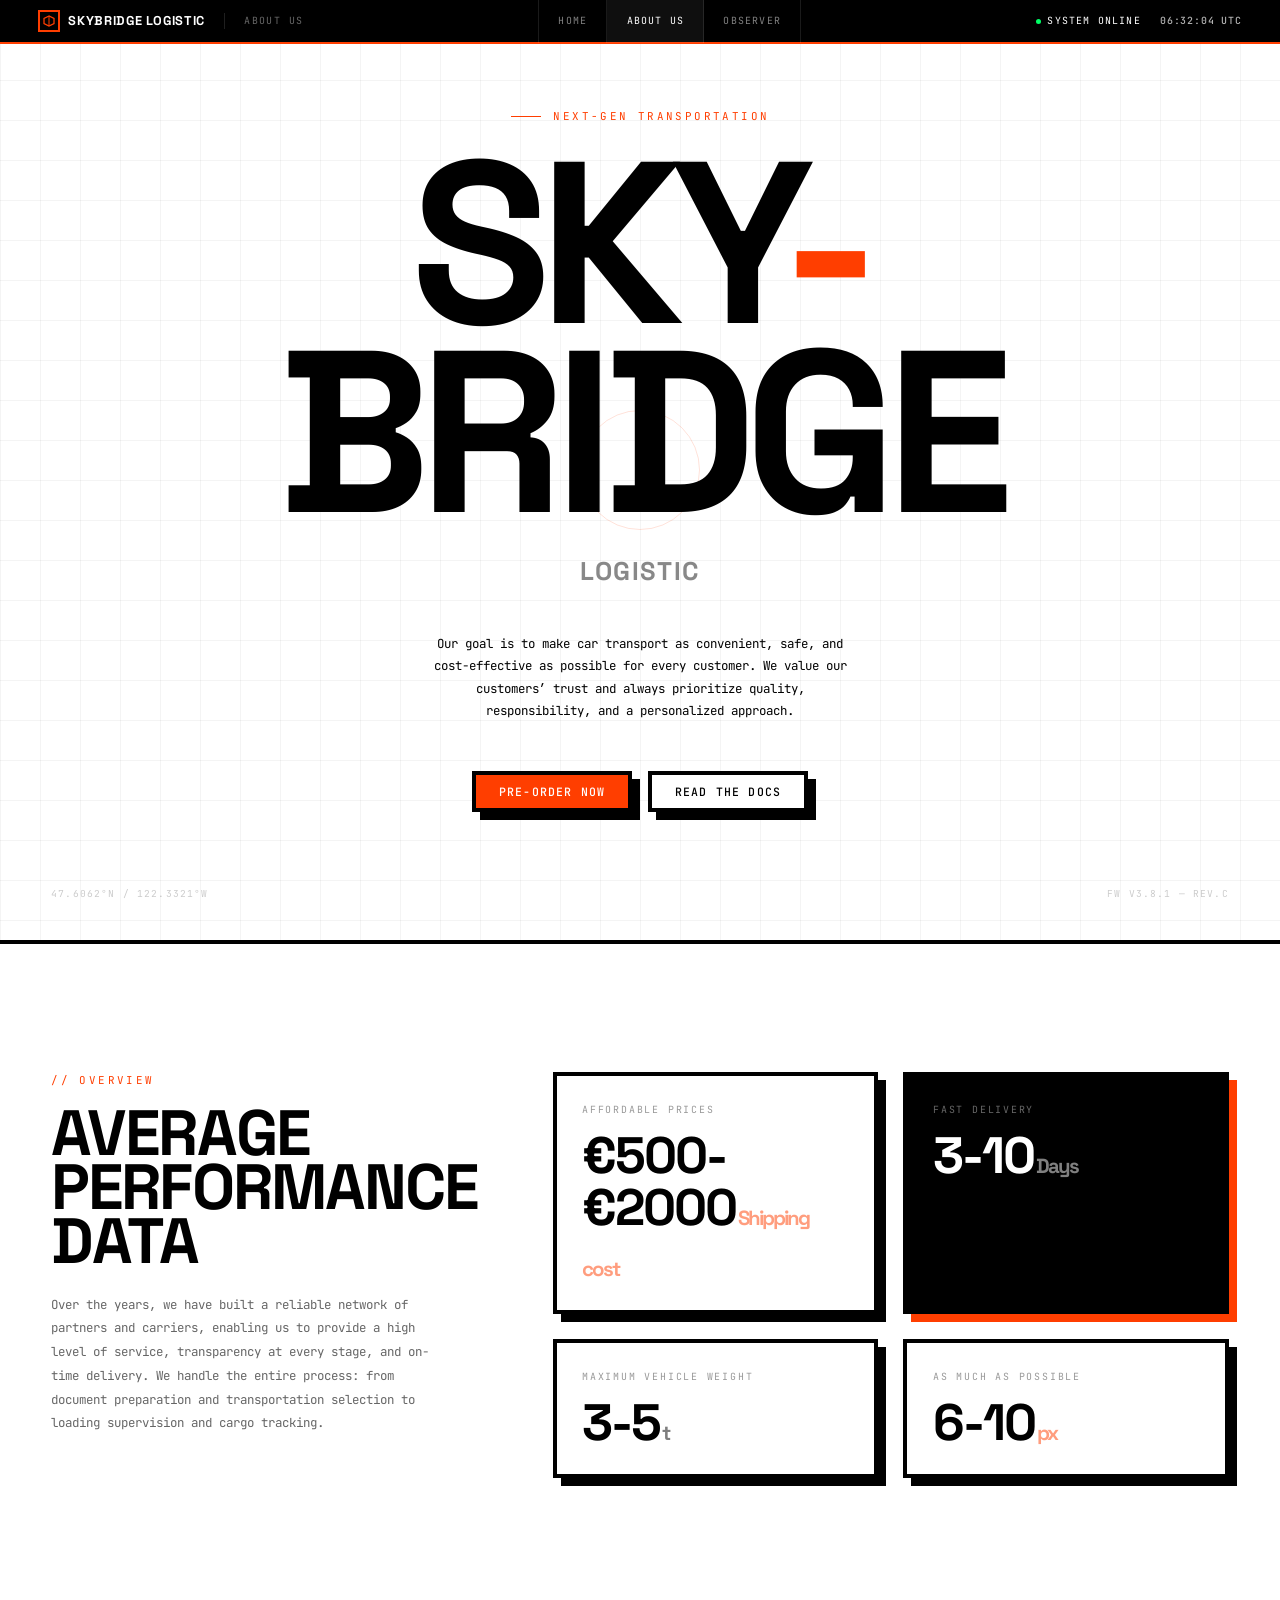
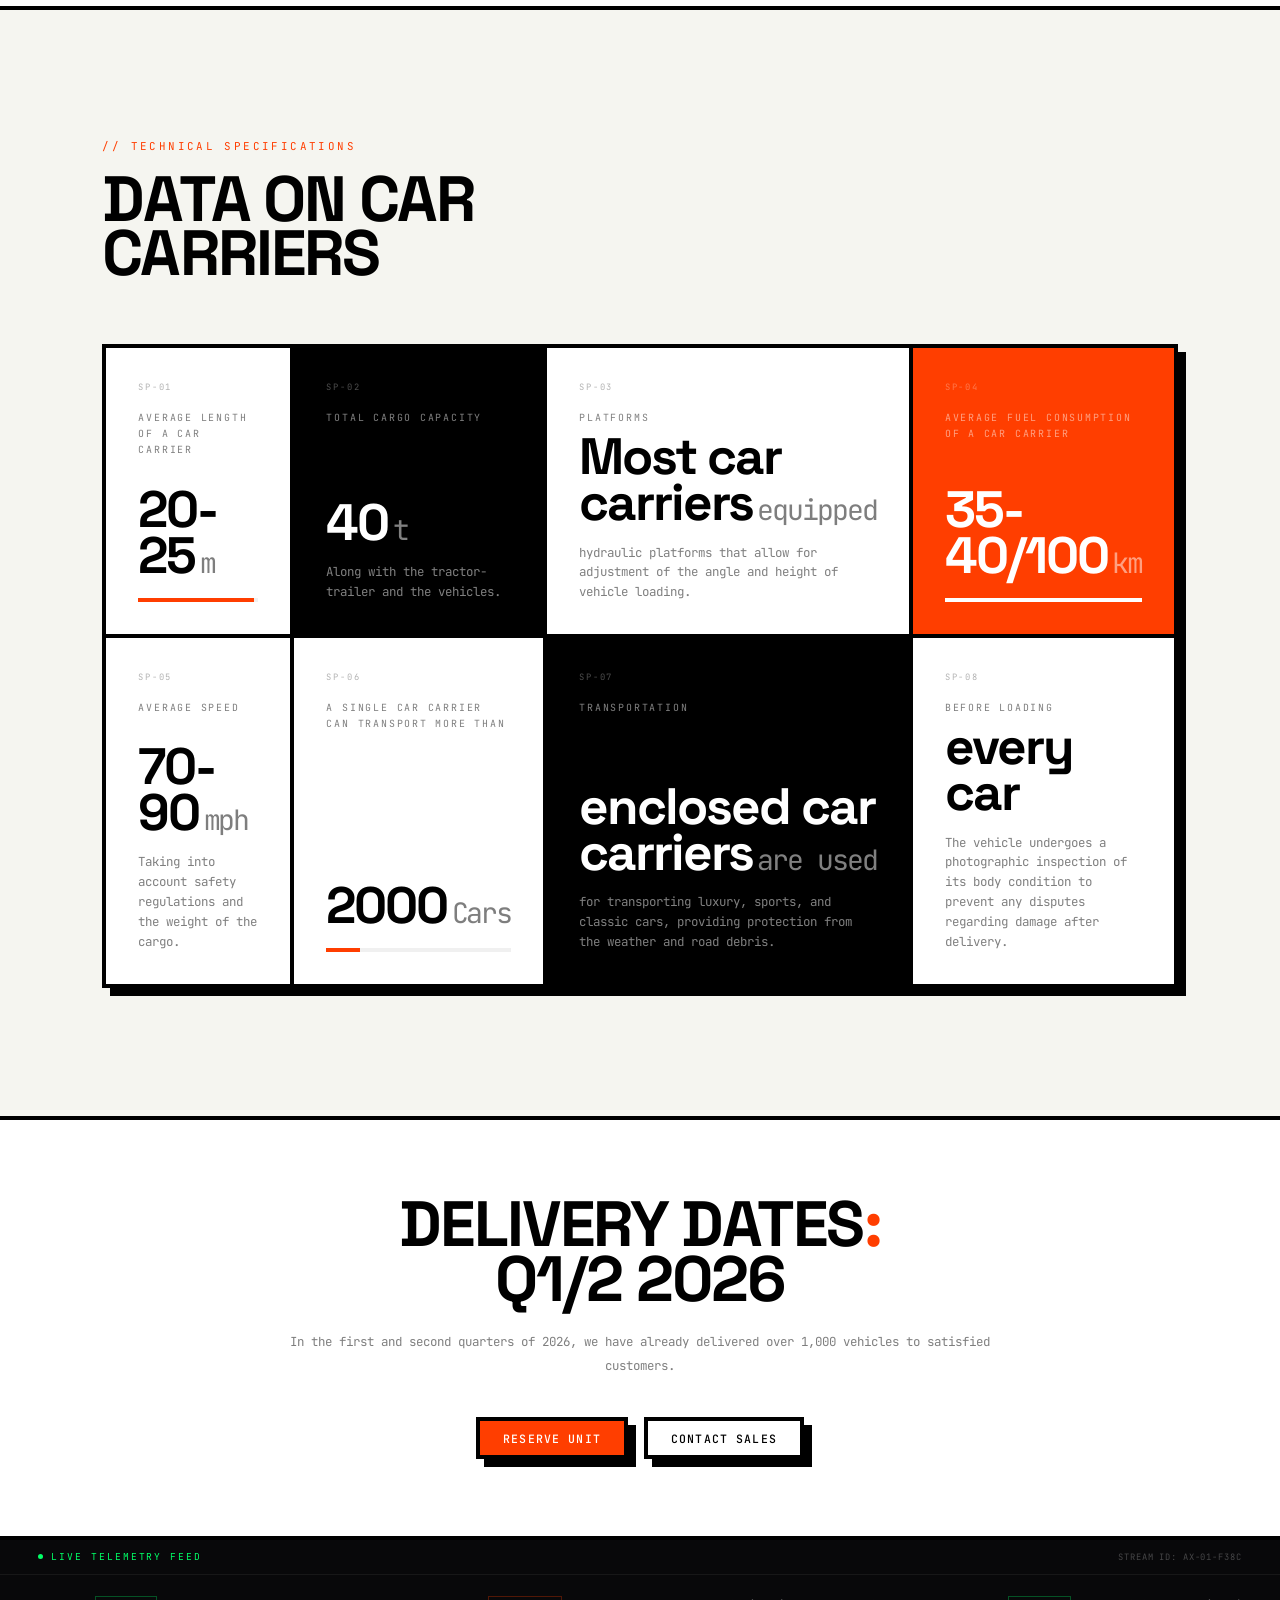
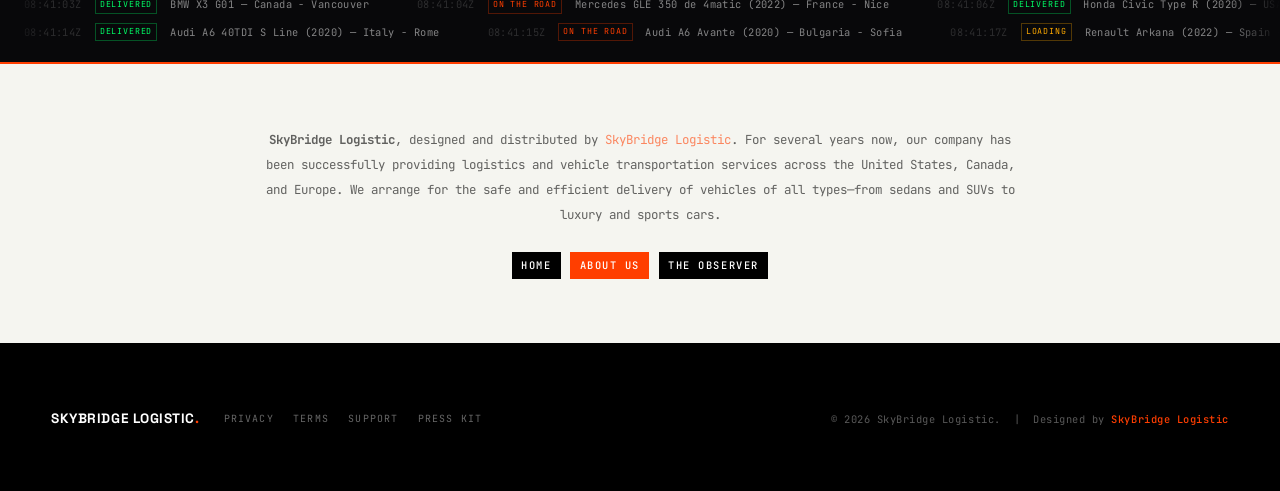
==== about-us.html @ 15eb2046 "Update about-us.html" ====
<!DOCTYPE html>
<html lang="en">
<head>
<meta charset="UTF-8">
<meta name="viewport" content="width=device-width, initial-scale=1.0">
<title>SkyBridge Logistic</title>
<meta name="description" content="SkyBridge Logistic - We work with various partners around the world and strive every day to expand our capabilities for the convenience of our customers">
<link rel="preconnect" href="https://fonts.googleapis.com">
<link rel="preconnect" href="https://fonts.gstatic.com" crossorigin>
<link href="https://fonts.googleapis.com/css2?family=JetBrains+Mono:wght@400;500&family=Space+Grotesk:wght@400;700&display=swap" rel="stylesheet">
<link rel="stylesheet" href="css/templatemo-axis-industrial.css">
<link rel="stylesheet" href="css/templatemo-axis-landing-page.css">
</head>
<body>

<!-- ====== HEADER ====== -->
<header class="header">
    <div class="header__inner">
        <div class="header__left">
            <a href="index.html" class="header__logo" aria-label="SkyBridge Logistic Home">
                <span class="header__logo-mark"><svg viewBox="0 0 24 24" fill="none" xmlns="http://www.w3.org/2000/svg"><path d="M12 2L2 7V17L12 22L22 17V7L12 2Z" stroke="#FF3E00" stroke-width="2.5"/><line x1="12" y1="2" x2="12" y2="22" stroke="#FF3E00" stroke-width="2"/></svg></span>
                SkyBridge Logistic
            </a>
            <span class="header__sep"></span>
            <span class="header__product">About us</span>
        </div>
        <nav class="header__nav" id="headerNav">
            <a href="index.html">Home</a>
            <a href="about-us.html" class="active">About US</a>
            <a href="the-observer.html">Observer</a>
        </nav>
        <div class="header__right">
            <div class="header__status"><span class="header__status-dot"></span><span>System Online</span></div>
            <div class="header__clock" id="utcClock">--:--:-- UTC</div>
        </div>
        <button class="header__burger" id="headerBurger" aria-label="Toggle navigation" aria-expanded="false"><span></span><span></span><span></span></button>
    </div>
</header>


<!-- ====== HERO ====== -->
<section class="hero hero--center hero--product">
    <div class="hero__grid" aria-hidden="true"></div>
    <div class="hero__label reveal">Next-Gen transportation</div>
    <h1 class="hero__title">Sky<span class="accent-dot">-</span>Bridge</h1>
    <p class="hero__subtitle reveal">Logistic</p>
    <p class="hero__desc reveal" style="margin-bottom:3rem">Our goal is to make car transport as convenient, safe, and cost-effective as possible for every customer. We value our customers’ trust and always prioritize quality, responsibility, and a personalized approach.</p>
    <div class="hero__actions reveal">
        <button class="btn btn--primary" onclick="location.href='tel:+37376573703'">Pre-Order Now</button>
        <button class="btn btn--ghost">Read the Docs</button>
    </div>
    <span class="hero__coords" aria-hidden="true">47.6062°N / 122.3321°W</span>
    <span class="hero__version" aria-hidden="true">FW v3.8.1 — Rev.C</span>
</section>


<!-- ====== PRODUCT DETAILS ====== -->
<section class="section" id="overview">
    <div class="details__inner">
        <div class="details__left reveal">
            <div class="section__eyebrow">// Overview</div>
            <h2 class="section__title">Average performance<br>data</h2>
            <p class="details__text" style="margin-top:1.5rem">Over the years, we have built a reliable network of partners and carriers, enabling us to provide a high level of service, transparency at every stage, and on-time delivery. We handle the entire process: from document preparation and transportation selection to loading supervision and cargo tracking.</p>
        </div>
        <div class="details__right">
            <div class="stat-card reveal"><div class="stat-card__label">Affordable prices</div><div class="stat-card__value">€500-€2000<span class="stat-card__unit accent">Shipping cost</span></div></div>
            <div class="stat-card stat-card--dark reveal"><div class="stat-card__label">Fast delivery</div><div class="stat-card__value">3-10<span class="stat-card__unit">Days</span></div></div>
            <div class="stat-card reveal"><div class="stat-card__label">Maximum vehicle weight</div><div class="stat-card__value">3-5<span class="stat-card__unit">t</span></div></div>
            <div class="stat-card reveal"><div class="stat-card__label">As much as possible</div><div class="stat-card__value">6-10<span class="stat-card__unit accent">px</span></div></div>
        </div>
    </div>
</section>


<!-- ====== SPEC GRID ====== -->
<section class="section section--surface" id="specs">
    <div class="container">
        <div class="section__header reveal">
            <div class="section__eyebrow">// Technical Specifications</div>
            <h2 class="section__title">data on car<br>carriers</h2>
        </div>
        <div class="spec-grid reveal">
            <div class="spec-cell"><div><div class="spec-cell__id">SP-01</div><div class="spec-cell__label">Average length of a car carrier</div></div><div><div class="spec-cell__value">20-25<span class="spec-cell__unit">m</span></div><div class="bar-track"><div class="bar-track__fill" style="width:96%"></div></div></div></div>
            <div class="spec-cell spec-cell--dark"><div><div class="spec-cell__id">SP-02</div><div class="spec-cell__label">Total cargo capacity</div></div><div><div class="spec-cell__value">40<span class="spec-cell__unit">t</span></div><div class="spec-cell__note">Along with the tractor-trailer and the vehicles.</div></div></div>
            <div class="spec-cell"><div><div class="spec-cell__id">SP-03</div><div class="spec-cell__label">Platforms</div></div><div><div class="spec-cell__value">Most car carriers<span class="spec-cell__unit">equipped</span></div><div class="spec-cell__note">hydraulic platforms that allow for adjustment of the angle and height of vehicle loading.</div></div></div>
            <div class="spec-cell spec-cell--safety"><div><div class="spec-cell__id">SP-04</div><div class="spec-cell__label">Average fuel consumption of a car carrier</div></div><div><div class="spec-cell__value">35-40/100<span class="spec-cell__unit">km</span></div><div class="bar-track"><div class="bar-track__fill" style="width:100%"></div></div></div></div>
            <div class="spec-cell"><div><div class="spec-cell__id">SP-05</div><div class="spec-cell__label">Average speed</div></div><div><div class="spec-cell__value">70-90<span class="spec-cell__unit">mph</span></div><div class="spec-cell__note">Taking into account safety regulations and the weight of the cargo.</div></div></div>
            <div class="spec-cell"><div><div class="spec-cell__id">SP-06</div><div class="spec-cell__label">A single car carrier can transport more than</div></div><div><div class="spec-cell__value">2000<span class="spec-cell__unit">Cars</span></div><div class="bar-track"><div class="bar-track__fill" style="width:18%"></div></div></div></div>
            <div class="spec-cell spec-cell--dark"><div><div class="spec-cell__id">SP-07</div><div class="spec-cell__label">transportation</div></div><div><div class="spec-cell__value">enclosed car carriers<span class="spec-cell__unit">are used</span></div><div class="spec-cell__note">for transporting luxury, sports, and classic cars, providing protection from the weather and road debris.</div></div></div>
            <div class="spec-cell"><div><div class="spec-cell__id">SP-08</div><div class="spec-cell__label">Before loading</div></div><div><div class="spec-cell__value">every car</div><div class="spec-cell__note">The vehicle undergoes a photographic inspection of its body condition to prevent any disputes regarding damage after delivery.</div></div></div>
        </div>
    </div>
</section>


<!-- ====== CTA ====== -->
<section class="cta-band" id="order">
    <div class="cta-band__inner reveal">
        <h2 class="cta-band__title">Delivery dates<span class="accent">:</span><br>Q1/2 2026</h2>
        <p class="cta-band__text">In the first and second quarters of 2026, we have already delivered over 1,000 vehicles to satisfied customers.</p>
        <div class="cta-band__actions">
            <button class="btn btn--primary" onclick="location.href='mailto:skybridge.logistic@gmail.com'">Reserve Unit</button>
            <button class="btn btn--ghost" onclick="location.href='tel:+37376573703'">Contact Sales</button>
        </div>
    </div>
</section>


<!-- ====== TERMINAL LOG ====== -->
<div class="log" aria-label="System telemetry">
    <div class="log__header">
        <div class="log__header-title">Live Telemetry Feed</div>
        <div class="log__header-status">Stream ID: AX-01-F38C</div>
    </div>
    <div class="log__body">
        <div class="log__track">
            <div class="log__entry"><span class="log__entry-time">08:41:03Z</span><span class="log__entry-tag log-ok">Delivered</span><span class="log__entry-msg">BMW X3 G01 — Canada - Vancouver</span></div>
            <div class="log__entry"><span class="log__entry-time">08:41:04Z</span><span class="log__entry-tag log-sys">On the road</span><span class="log__entry-msg">Mercedes GLE 350 de 4matic (2022) — France - Nice</span></div>
            <div class="log__entry"><span class="log__entry-time">08:41:06Z</span><span class="log__entry-tag log-ok">Delivered</span><span class="log__entry-msg">Honda Civic Type R (2020) — USA - Nevada</span></div>
            <div class="log__entry"><span class="log__entry-time">08:41:08Z</span><span class="log__entry-tag log-warn">Loading</span><span class="log__entry-msg">Honda Clarity Plug-In Hybrid — USA - Arizona</span></div>
            <div class="log__entry"><span class="log__entry-time">08:41:09Z</span><span class="log__entry-tag log-ok">Delivered</span><span class="log__entry-msg">BMW 330i G20 — Spain - Madrid</span></div>
            <div class="log__entry"><span class="log__entry-time">08:41:12Z</span><span class="log__entry-tag log-sys">On the road</span><span class="log__entry-msg">Mercedes e300 4matic 2017 — Canada - Vancouver</span></div>
            <div class="log__entry"><span class="log__entry-time">08:41:03Z</span><span class="log__entry-tag log-ok">Delivered</span><span class="log__entry-msg">Mercedes c204 Coupe — Latvia - Riga</span></div>
            <div class="log__entry"><span class="log__entry-time">08:41:04Z</span><span class="log__entry-tag log-sys">On the road</span><span class="log__entry-msg">BMW M4 Competition G82 — Poland - Warsaw</span></div>
            <div class="log__entry"><span class="log__entry-time">08:41:06Z</span><span class="log__entry-tag log-ok">Delivered</span><span class="log__entry-msg">Mercedes W223 S63 AMG — Finland - Helsinki</span></div>
            <div class="log__entry"><span class="log__entry-time">08:41:08Z</span><span class="log__entry-tag log-warn">Loading</span><span class="log__entry-msg">RAM 1500 TRX (2021) — USA - Florida</span></div>
            <div class="log__entry"><span class="log__entry-time">08:41:09Z</span><span class="log__entry-tag log-ok">Delivered</span><span class="log__entry-msg">Volkswagen Arteon (2021) R Line — Germany - Dresden</span></div>
            <div class="log__entry"><span class="log__entry-time">08:41:12Z</span><span class="log__entry-tag log-sys">On the road</span><span class="log__entry-msg">Audi S7 Sportback (2025) — Switzerland - Bern</span></div>
        </div>
        <div class="log__track log__track--reverse">
            <div class="log__entry"><span class="log__entry-time">08:41:14Z</span><span class="log__entry-tag log-ok">Delivered</span><span class="log__entry-msg">Audi A6 40TDI S Line (2020) — Italy - Rome</span></div>
            <div class="log__entry"><span class="log__entry-time">08:41:15Z</span><span class="log__entry-tag log-sys">On the road</span><span class="log__entry-msg">Audi A6 Avante (2020) — Bulgaria - Sofia</span></div>
            <div class="log__entry"><span class="log__entry-time">08:41:17Z</span><span class="log__entry-tag log-warn">Loading</span><span class="log__entry-msg">Renault Arkana (2022) — Spain - Barcelona</span></div>
            <div class="log__entry"><span class="log__entry-time">08:41:19Z</span><span class="log__entry-tag log-ok">Delivered</span><span class="log__entry-msg">Kia Stinger (2023) GT2 — USA - Colorado</span></div>
            <div class="log__entry"><span class="log__entry-time">08:41:21Z</span><span class="log__entry-tag log-ok">Delivered</span><span class="log__entry-msg">Porsche 911 GT3 RS — USA - Atlanta</span></div>
            <div class="log__entry"><span class="log__entry-time">08:41:14Z</span><span class="log__entry-tag log-ok">Delivered</span><span class="log__entry-msg">Porsche Taycan Turbo S — France - Paris</span></div>
            <div class="log__entry"><span class="log__entry-time">08:41:15Z</span><span class="log__entry-tag log-sys">On the road</span><span class="log__entry-msg">Volvo S90 (2018) T6 — Canada - Alberta</span></div>
            <div class="log__entry"><span class="log__entry-time">08:41:17Z</span><span class="log__entry-tag log-warn">Loading</span><span class="log__entry-msg">Toyota Rav4 (2024) — Poland - Warsaw</span></div>
            <div class="log__entry"><span class="log__entry-time">08:41:19Z</span><span class="log__entry-tag log-ok">Delivered</span><span class="log__entry-msg">Land Rover Range Rover Sport (2024) — Lithuania - Vilnius</span></div>
            <div class="log__entry"><span class="log__entry-time">08:41:21Z</span><span class="log__entry-tag log-ok">Delivered</span><span class="log__entry-msg">Lexus LC 500 — Montenegro - Podgorica</span></div>
        </div>
    </div>
</div>


<!-- ====== ABOUT THIS TEMPLATE ====== -->
<section class="about">
    <div class="about__inner">
        <p class="about__text">
            <strong>SkyBridge Logistic</strong>, designed and distributed by
            <a href="" target="_blank" rel="noopener" style="color:var(--safety)">SkyBridge Logistic</a>.
            For several years now, our company has been successfully providing logistics and vehicle transportation services across the United States, Canada, and Europe. We arrange for the safe and efficient delivery of vehicles of all types—from sedans and SUVs to luxury and sports cars.
        </p>
        <div class="about__links">
            <a href="index.html" class="tag tag--filled">Home</a>
            <a href="about-us.html" class="tag tag--safety">About us</a>
            <a href="the-observer.html" class="tag tag--filled">The Observer</a>
        </div>
    </div>
</section>


<!-- ====== FOOTER ====== -->
<footer class="footer footer--compact">
    <div class="footer__inner">
        <div class="footer__left">
            <span class="footer__logo font-display">SkyBridge Logistic<span class="accent">.</span></span>
            <div class="footer__links"><a href="#">Privacy</a><a href="#">Terms</a><a href="#">Support</a><a href="#">Press Kit</a></div>
        </div>
        <span class="footer__copy">&copy; 2026 SkyBridge Logistic. &nbsp;|&nbsp; Designed by <a href="" target="_blank" rel="nofollow noopener">SkyBridge Logistic</a></span>
    </div>
</footer>

<script src="js/templatemo-axis-script.js"></script>
</body>
</html>
---- css/templatemo-axis-industrial.css ----
/*

TemplateMo 619 Axis Industrial

https://templatemo.com/tm-619-axis-industrial

*/

/* ============================================================
   AXIS INDUSTRIAL — COMMON CSS
   ============================================================
   1. RESET & VARIABLES
   2. BASE TYPOGRAPHY
   3. UTILITY CLASSES
   4. BUTTONS
   5. HEADER / NAV
   6. HERO (BASE)
   7. SECTION SHARED
   8. BENTO / SPEC CARD BASE
   9. TICKER
   10. FOOTER
   11. SCROLL REVEAL
   12. RESPONSIVE — BASE
   ============================================================ */

/* ----- 1. RESET & VARIABLES ----- */
*, *::before, *::after {
    margin: 0;
    padding: 0;
    box-sizing: border-box;
}

:root {
    /* Palette */
    --base: #FFFFFF;
    --ink: #000000;
    --safety: #FF3E00;
    --muted: #888888;
    --surface: #F5F5F0;
    --term-bg: #08080A;
    --term-green: #00FF66;
    --term-amber: #FFAA00;

    /* Borders & Shadows */
    --border: 4px solid var(--ink);
    --border-thin: 1px solid var(--ink);
    --border-hair: 1px solid rgba(0,0,0,0.10);
    --shadow: 8px 8px 0px var(--ink);
    --shadow-safety: 8px 8px 0px var(--safety);
    --shadow-hover: 4px 4px 0px var(--ink);

    /* Type Scale */
    --fs-hero: clamp(4rem, 14vw, 14rem);
    --fs-h1: clamp(2.4rem, 5vw, 5rem);
    --fs-h2: clamp(1.6rem, 3vw, 3rem);
    --fs-h3: clamp(1.1rem, 1.6vw, 1.5rem);
    --fs-body: clamp(0.9rem, 1.1vw, 1.1rem);
    --fs-data: clamp(0.78rem, 0.9vw, 0.95rem);
    --fs-micro: 0.62rem;
    --fs-ticker: clamp(1.4rem, 2.5vw, 2.5rem);
    --fs-stat: clamp(2.4rem, 5vw, 4.5rem);
    --fs-spec-val: clamp(2rem, 4vw, 3.5rem);

    /* Spacing */
    --gap: clamp(1rem, 2vw, 2rem);
    --section-pad: clamp(4rem, 10vw, 10rem) clamp(1rem, 4vw, 4rem);

    /* Layout */
    --cols: 12;
    --header-h: 44px;
}

html {
    scroll-behavior: smooth;
    -webkit-text-size-adjust: 100%;
}

body {
    font-family: 'JetBrains Mono', monospace;
    font-weight: 400;
    font-size: var(--fs-body);
    line-height: 1.6;
    color: var(--ink);
    background-color: var(--base);
    overflow-x: hidden;
}

img { max-width: 100%; display: block; }
a { color: inherit; text-decoration: none; }
ul { list-style: none; }

::selection {
    background: var(--safety);
    color: var(--base);
}


/* ----- 2. BASE TYPOGRAPHY ----- */
h1, h2, h3, h4, h5, h6,
.font-display {
    font-family: 'Space Grotesk', sans-serif;
    font-weight: 700;
    text-transform: uppercase;
    line-height: 0.85;
    letter-spacing: -0.03em;
}


/* ----- 3. UTILITY CLASSES ----- */
.container {
    width: 100%;
    max-width: 1440px;
    margin: 0 auto;
    padding-inline: clamp(1rem, 4vw, 4rem);
}

.grid-12 {
    display: grid;
    grid-template-columns: repeat(var(--cols), 1fr);
    gap: var(--gap);
}

.accent { color: var(--safety); }

.tag {
    display: inline-block;
    font-family: 'JetBrains Mono', monospace;
    font-size: 0.65rem;
    font-weight: 500;
    text-transform: uppercase;
    letter-spacing: 0.15em;
    padding: 0.3em 0.7em;
    border: 2px solid var(--ink);
    background: var(--base);
}

.tag--filled {
    background: var(--ink);
    color: var(--base);
}

.tag--safety {
    background: var(--safety);
    color: var(--base);
    border-color: var(--safety);
}

.tag--ghost {
    border-color: var(--muted);
    color: var(--muted);
    background: transparent;
}


/* ----- 4. BUTTONS ----- */
.btn {
    font-family: 'JetBrains Mono', monospace;
    font-size: 0.72rem;
    font-weight: 500;
    text-transform: uppercase;
    letter-spacing: 0.1em;
    padding: 0.8em 2em;
    border: var(--border);
    cursor: pointer;
    transition: none;
    display: inline-block;
    text-align: center;
}

.btn--primary {
    background: var(--safety);
    color: var(--base);
    box-shadow: var(--shadow);
}

.btn--primary:hover {
    transform: translate(-4px, -4px);
    box-shadow: 12px 12px 0px var(--ink);
}

.btn--primary:active {
    transform: translate(4px, 4px);
    box-shadow: 0 0 0 var(--ink);
}

.btn--ghost {
    background: var(--base);
    color: var(--ink);
    box-shadow: var(--shadow);
}

.btn--ghost:hover {
    background: var(--ink);
    color: var(--base);
    transform: translate(-4px, -4px);
    box-shadow: 12px 12px 0px var(--ink);
}


/* ----- 5. HEADER / NAV ----- */
.header {
    position: fixed;
    top: 0;
    left: 0;
    width: 100%;
    height: var(--header-h);
    z-index: 1000;
    background: var(--ink);
    color: var(--base);
    border-bottom: 2px solid var(--safety);
    display: flex;
    align-items: center;
    padding: 0 clamp(1rem, 3vw, 3rem);
}

.header__inner {
    width: 100%;
    max-width: 1440px;
    margin: 0 auto;
    display: flex;
    align-items: center;
    justify-content: space-between;
    gap: 1rem;
}

.header__left {
    display: flex;
    align-items: center;
    gap: 1.2rem;
}

.header__logo {
    font-family: 'Space Grotesk', sans-serif;
    font-weight: 700;
    font-size: 0.8rem;
    text-transform: uppercase;
    letter-spacing: 0.05em;
    display: flex;
    align-items: center;
    gap: 0.5rem;
    white-space: nowrap;
}

.header__logo-mark {
    width: 22px;
    height: 22px;
    border: 2px solid var(--safety);
    display: flex;
    align-items: center;
    justify-content: center;
    flex-shrink: 0;
}

.header__logo-mark svg {
    width: 12px;
    height: 12px;
}

.header__sep {
    width: 1px;
    height: 16px;
    background: rgba(255,255,255,0.12);
}

.header__product {
    font-size: var(--fs-micro);
    letter-spacing: 0.14em;
    text-transform: uppercase;
    opacity: 0.4;
}

/* Light-switch nav cells */
.header__nav {
    display: flex;
    align-items: stretch;
    height: var(--header-h);
    border-left: 1px solid rgba(255,255,255,0.10);
}

.header__nav a {
    font-family: 'JetBrains Mono', monospace;
    font-size: var(--fs-micro);
    text-transform: uppercase;
    letter-spacing: 0.12em;
    padding: 0 1.2rem;
    display: flex;
    align-items: center;
    border-right: 1px solid rgba(255,255,255,0.10);
    color: rgba(255,255,255,0.5);
    transition: background 0s, color 0s;
}

.header__nav a:hover {
    background: var(--safety);
    color: var(--base);
}

/* Active page highlight */
.header__nav a.active {
    background: rgba(255,255,255,0.06);
    color: var(--base);
}

.header__right {
    display: flex;
    align-items: center;
    gap: 1.2rem;
}

.header__status {
    display: flex;
    align-items: center;
    gap: 0.4rem;
    font-size: var(--fs-micro);
    text-transform: uppercase;
    letter-spacing: 0.12em;
}

.header__status-dot {
    width: 5px;
    height: 5px;
    border-radius: 50%;
    background: var(--term-green);
    animation: pulse 2s ease-in-out infinite;
}

@keyframes pulse {
    0%, 100% { opacity: 1; }
    50% { opacity: 0.4; }
}

.header__clock {
    font-family: 'JetBrains Mono', monospace;
    font-size: var(--fs-micro);
    font-weight: 500;
    letter-spacing: 0.08em;
    opacity: 0.7;
    min-width: 7em;
    text-align: right;
}

.header__burger {
    display: none;
    flex-direction: column;
    gap: 4px;
    cursor: pointer;
    background: none;
    border: none;
    padding: 4px;
}

.header__burger span {
    width: 22px;
    height: 2px;
    background: var(--base);
    transition: transform 0.3s, opacity 0.3s;
}


/* ----- 6. HERO (BASE) ----- */
.hero {
    min-height: 100vh;
    min-height: 100svh;
    display: flex;
    flex-direction: column;
    justify-content: flex-end;
    padding: var(--section-pad);
    padding-top: calc(var(--header-h) + 4rem);
    position: relative;
    overflow: hidden;
    border-bottom: var(--border);
}

.hero--center {
    justify-content: center;
    align-items: center;
    text-align: center;
}

.hero__grid {
    position: absolute;
    inset: 0;
    background-image:
        linear-gradient(rgba(0,0,0,0.045) 1px, transparent 1px),
        linear-gradient(90deg, rgba(0,0,0,0.045) 1px, transparent 1px);
    background-size: 40px 40px;
    pointer-events: none;
}

.hero__label {
    font-family: 'JetBrains Mono', monospace;
    font-size: 0.68rem;
    text-transform: uppercase;
    letter-spacing: 0.22em;
    color: var(--safety);
    margin-bottom: 1.5rem;
    display: flex;
    align-items: center;
    gap: 0.8rem;
    position: relative;
    z-index: 1;
}

.hero__label::before {
    content: '';
    width: 30px;
    height: 1px;
    background: var(--safety);
}

.hero__title {
    font-size: var(--fs-hero);
    line-height: 0.82;
    letter-spacing: -0.05em;
    position: relative;
    z-index: 1;
    margin-bottom: 2rem;
    animation: heroRotate linear both;
    animation-timeline: scroll();
    animation-range: 0vh 55vh;
}

@keyframes heroRotate {
    from { transform: rotate(0deg); opacity: 1; }
    to   { transform: rotate(-2.5deg) translateY(-20px); opacity: 0.25; }
}

.hero__title .line { display: block; }
.hero__title .line--indent { padding-left: clamp(1rem, 6vw, 6rem); }
.hero__title .dot,
.hero__title .accent-dot { color: var(--safety); }

.hero__bottom {
    display: flex;
    align-items: flex-end;
    justify-content: space-between;
    gap: 2rem;
    flex-wrap: wrap;
    position: relative;
    z-index: 1;
}

.hero__desc {
    max-width: 420px;
    font-size: var(--fs-data);
    line-height: 1.8;
    opacity: 0.55;
    position: relative;
    z-index: 1;
}

.hero__stats,
.hero__kpis {
    display: flex;
    gap: clamp(1.5rem, 3vw, 3.5rem);
}

.hero__stat-num,
.hero__kpi-val {
    font-family: 'Space Grotesk', sans-serif;
    font-weight: 700;
    font-size: var(--fs-stat);
    line-height: 1;
    letter-spacing: -0.04em;
}

.hero__stat-label,
.hero__kpi-label {
    font-size: 0.65rem;
    text-transform: uppercase;
    letter-spacing: 0.15em;
    opacity: 0.35;
    margin-top: 0.35rem;
}

.hero__scroll-cue {
    position: absolute;
    right: clamp(1rem, 2vw, 4rem);
    bottom: clamp(2rem, 4vw, 4rem);
    writing-mode: vertical-rl;
    font-size: 0.65rem;
    text-transform: uppercase;
    letter-spacing: 0.2em;
    opacity: 0.4;
    display: flex;
    align-items: center;
    gap: 0.8rem;
}

.hero__scroll-cue::after {
    content: '';
    width: 1px;
    height: 50px;
    background: var(--ink);
    animation: scrollPulse 2s ease-in-out infinite;
}

@keyframes scrollPulse {
    0%, 100% { opacity: 0.3; transform: scaleY(0.5); }
    50% { opacity: 1; transform: scaleY(1); }
}


/* ----- 7. SECTION SHARED ----- */
.section {
    padding: var(--section-pad);
    border-bottom: var(--border);
}

.section--surface {
    background: var(--surface);
}

.section__eyebrow {
    font-family: 'JetBrains Mono', monospace;
    font-size: 0.68rem;
    text-transform: uppercase;
    letter-spacing: 0.22em;
    color: var(--safety);
    margin-bottom: 1rem;
}

.section__title {
    font-size: var(--fs-h1);
}

.section__header {
    margin-bottom: clamp(2.5rem, 5vw, 5rem);
}


/* ----- 8. BENTO / SPEC CARD BASE ----- */
.bento-card {
    border: var(--border);
    box-shadow: var(--shadow);
    padding: clamp(1.2rem, 2vw, 2rem);
    background: var(--base);
    position: relative;
    display: grid;
    grid-template-rows: auto 1fr auto;
    transition: none;
    cursor: default;
    overflow: hidden;
}

.bento-card:hover {
    transform: translate(-4px, -4px);
    box-shadow: 12px 12px 0px var(--ink);
}

.bento-card--dark {
    background: var(--ink);
    color: var(--base);
    box-shadow: var(--shadow-safety);
}

.bento-card--dark:hover {
    box-shadow: 12px 12px 0px var(--safety);
}

.bento-card--safety {
    background: var(--safety);
    color: var(--base);
}

.bento-card--safety:hover {
    box-shadow: 12px 12px 0px var(--ink);
}

.bento-card__number {
    font-family: 'Space Grotesk', sans-serif;
    font-weight: 700;
    font-size: 0.72rem;
    text-transform: uppercase;
    letter-spacing: 0.1em;
    opacity: 0.3;
    margin-bottom: 1rem;
}

.bento-card__title {
    font-size: var(--fs-h3);
    margin-bottom: 0.6rem;
    line-height: 0.9;
}

.bento-card__text {
    font-size: var(--fs-data);
    line-height: 1.7;
    opacity: 0.55;
}

.bento-card__stat {
    font-family: 'Space Grotesk', sans-serif;
    font-weight: 700;
    font-size: clamp(2.5rem, 5vw, 4rem);
    line-height: 1;
    letter-spacing: -0.04em;
    align-self: end;
}

/* Mini bar chart inside cards */
.bar-chart {
    display: flex;
    align-items: flex-end;
    gap: 4px;
    height: 60px;
    margin-top: 1rem;
}

.bar-chart__col {
    flex: 1;
    background: var(--safety);
    min-height: 4px;
    border: 2px solid var(--ink);
}

.bento-card--dark .bar-chart__col {
    border-color: var(--safety);
}

/* Sparkline bars */
.spark {
    display: flex;
    align-items: flex-end;
    gap: 2px;
    height: 32px;
    margin-top: 1rem;
}

.spark__bar {
    flex: 1;
    background: var(--safety);
    min-height: 2px;
    opacity: 0.7;
}

/* Progress bar track */
.bar-track {
    width: 100%;
    height: 4px;
    background: rgba(0,0,0,0.06);
    margin-top: 0.8rem;
    overflow: hidden;
}

.bar-track--dark,
.bento-card--dark .bar-track {
    background: rgba(255,255,255,0.12);
}

.bar-track__fill {
    height: 100%;
    background: var(--safety);
    transition: width 0.8s ease;
}

.bento-card--safety .bar-track {
    background: rgba(255,255,255,0.2);
}

.bento-card--safety .bar-track__fill {
    background: var(--base);
}


/* ----- 9. TICKER ----- */
.ticker {
    border-bottom: var(--border);
    background: var(--ink);
    color: var(--base);
    overflow: hidden;
    padding: 1.2rem 0;
}

.ticker--safety {
    background: var(--safety);
}

.ticker--safety .ticker__item::after {
    background: var(--base);
}

.ticker__track {
    display: flex;
    width: max-content;
    animation: tickerScroll 20s linear infinite;
}

.ticker--reverse .ticker__track {
    animation-direction: reverse;
    animation-duration: 28s;
}

.ticker__item {
    font-family: 'Space Grotesk', sans-serif;
    font-weight: 700;
    font-size: var(--fs-ticker);
    text-transform: uppercase;
    letter-spacing: -0.02em;
    white-space: nowrap;
    padding: 0 2rem;
    display: flex;
    align-items: center;
    gap: 2rem;
}

.ticker__item::after {
    content: '';
    width: 12px;
    height: 12px;
    background: var(--safety);
    flex-shrink: 0;
}

@keyframes tickerScroll {
    0% { transform: translateX(0); }
    100% { transform: translateX(-50%); }
}


/* ----- 10. FOOTER ----- */
.footer {
    background: var(--ink);
    color: var(--base);
    padding: clamp(2.5rem, 5vw, 4rem) clamp(1rem, 4vw, 4rem);
}

.footer__inner {
    max-width: 1440px;
    margin: 0 auto;
}

/* Footer — Compact (landing / observer) */
.footer--compact .footer__inner {
    display: flex;
    justify-content: space-between;
    align-items: center;
    flex-wrap: wrap;
    gap: 1rem;
}

.footer__left {
    display: flex;
    align-items: center;
    gap: 1.5rem;
    flex-wrap: wrap;
}

.footer__logo {
    font-family: 'Space Grotesk', sans-serif;
    font-weight: 700;
    font-size: 0.85rem;
    text-transform: uppercase;
    letter-spacing: 0.04em;
}

.footer__links {
    display: flex;
    gap: 1.2rem;
}

.footer__links a {
    font-size: var(--fs-micro);
    text-transform: uppercase;
    letter-spacing: 0.12em;
    opacity: 0.4;
    transition: opacity 0.2s, color 0.2s;
}

.footer__links a:hover {
    opacity: 1;
    color: var(--safety);
}

/* Footer — Full (index page) */
.footer__top {
    display: grid;
    grid-template-columns: repeat(12, 1fr);
    gap: var(--gap);
    padding-bottom: clamp(3rem, 6vw, 6rem);
    border-bottom: 1px solid rgba(255,255,255,0.12);
}

.footer__brand {
    grid-column: span 5;
}

.footer__brand-name {
    font-size: var(--fs-h2);
    margin-bottom: 1.5rem;
}

.footer__brand-desc {
    font-size: var(--fs-data);
    opacity: 0.45;
    line-height: 1.8;
    max-width: 340px;
}

.footer__col {
    grid-column: span 2;
}

.footer__col:last-child {
    grid-column: span 3;
}

.footer__col-title {
    font-family: 'JetBrains Mono', monospace;
    font-size: 0.65rem;
    text-transform: uppercase;
    letter-spacing: 0.18em;
    color: var(--safety);
    margin-bottom: 1.5rem;
    font-weight: 500;
}

.footer__col a {
    display: block;
    font-size: var(--fs-data);
    opacity: 0.5;
    margin-bottom: 0.75rem;
    transition: opacity 0.2s;
}

.footer__col a:hover {
    opacity: 1;
    color: var(--safety);
}

.footer__bottom {
    display: flex;
    justify-content: space-between;
    align-items: center;
    padding-top: 2rem;
    gap: 1rem;
    flex-wrap: wrap;
}

.footer__copy {
    font-size: 0.65rem;
    color: rgba(255,255,255,0.35);
    letter-spacing: 0.05em;
}

.footer__copy a {
    color: var(--safety);
    font-weight: 500;
}

.footer__copy a:hover {
    text-decoration: underline;
}

.footer__back-top {
    font-family: 'JetBrains Mono', monospace;
    font-size: 0.65rem;
    text-transform: uppercase;
    letter-spacing: 0.15em;
    opacity: 0.4;
    cursor: pointer;
    background: none;
    border: none;
    color: var(--base);
    transition: opacity 0.2s;
}

.footer__back-top:hover {
    opacity: 1;
    color: var(--safety);
}


/* ----- 11. SCROLL REVEAL ----- */
.reveal {
    opacity: 0;
    transform: translateY(24px);
    transition: opacity 0.5s ease, transform 0.5s ease;
}

.reveal.visible {
    opacity: 1;
    transform: translateY(0);
}


/* ----- 12. RESPONSIVE — BASE ----- */
@media (max-width: 1024px) {
    .footer__brand { grid-column: span 12; margin-bottom: 2rem; }
    .footer__col { grid-column: span 4; }
    .footer__col:last-child { grid-column: span 4; }
}

@media (max-width: 768px) {
    :root {
        --cols: 4;
    }

    .header__nav { display: none; }
    .header__product { display: none; }
    .header__burger { display: flex; }

    .header__nav.open {
        display: flex;
        flex-direction: column;
        position: absolute;
        top: var(--header-h);
        left: 0;
        width: 100%;
        height: auto;
        background: var(--ink);
        border-bottom: 2px solid var(--safety);
        overflow-y: auto;
        max-height: calc(100vh - var(--header-h));
        max-height: calc(100svh - var(--header-h));
    }

    .header__nav.open a {
        border-right: none;
        border-bottom: 1px solid rgba(255,255,255,0.06);
        padding: 0.9rem clamp(1rem, 3vw, 3rem);
        height: auto;
    }

    .hero__bottom {
        flex-direction: column;
        align-items: flex-start;
    }

    .hero__scroll-cue { display: none; }

    .footer__col { grid-column: span 6; }
    .footer__col:last-child { grid-column: span 6; }

    .footer--compact .footer__inner {
        flex-direction: column;
        align-items: flex-start;
    }

    .footer__left {
        flex-direction: column;
        align-items: flex-start;
        gap: 1rem;
    }
}

@media (max-width: 480px) {
    .hero__stats,
    .hero__kpis {
        flex-direction: column;
        gap: 1rem;
    }

    .footer__col,
    .footer__col:last-child { grid-column: 1 / -1; }

    .header__status span { display: none; }
}
---- css/templatemo-axis-landing-page.css ----
/*

TemplateMo 619 Axis Industrial

https://templatemo.com/tm-619-axis-industrial

*/

/* ============================================================
   LANDING PAGE — SPECIFIC STYLES
   ============================================================ */

/* Hero — centered product variant */
.hero--product { --fs-hero: clamp(5rem, 18vw, 18rem); }

.hero--product .hero__grid {
    background-size: 40px 40px;
}

.hero--product .hero__grid::after {
    content: '';
    position: absolute;
    top: 50%;
    left: 50%;
    width: 120px;
    height: 120px;
    transform: translate(-50%, -50%);
    border: 1px solid var(--safety);
    border-radius: 50%;
    opacity: 0.15;
}

.hero__subtitle {
    font-family: 'Space Grotesk', sans-serif;
    font-weight: 700;
    font-size: clamp(1rem, 2vw, 1.8rem);
    text-transform: uppercase;
    letter-spacing: 0.06em;
    line-height: 1;
    color: var(--muted);
    margin-bottom: 3rem;
    position: relative;
    z-index: 1;
}

.hero__actions {
    display: flex;
    gap: 1rem;
    position: relative;
    z-index: 1;
    flex-wrap: wrap;
    justify-content: center;
}

.hero__coords {
    position: absolute;
    bottom: clamp(1.5rem, 3vw, 3rem);
    left: clamp(1rem, 4vw, 4rem);
    font-size: 0.6rem;
    letter-spacing: 0.12em;
    text-transform: uppercase;
    opacity: 0.2;
}

.hero__version {
    position: absolute;
    bottom: clamp(1.5rem, 3vw, 3rem);
    right: clamp(1rem, 4vw, 4rem);
    font-size: 0.6rem;
    letter-spacing: 0.12em;
    text-transform: uppercase;
    opacity: 0.2;
}

/* Product Details Section */
.details__inner {
    max-width: 1440px;
    margin: 0 auto;
    display: grid;
    grid-template-columns: repeat(12, 1fr);
    gap: var(--gap);
    align-items: start;
}

.details__left  { grid-column: span 5; }
.details__right { grid-column: span 7; display: grid; grid-template-columns: 1fr 1fr; gap: var(--gap); }

.details__text {
    font-size: var(--fs-data);
    line-height: 1.9;
    opacity: 0.6;
    max-width: 400px;
}

.stat-card {
    border: var(--border);
    padding: clamp(1.2rem, 2vw, 2rem);
    background: var(--base);
    box-shadow: var(--shadow);
    transition: none;
}

.stat-card:hover {
    transform: translate(-4px, -4px);
    box-shadow: 12px 12px 0px var(--ink);
}

.stat-card--dark {
    background: var(--ink);
    color: var(--base);
    box-shadow: var(--shadow-safety);
}

.stat-card--dark:hover { box-shadow: 12px 12px 0px var(--safety); }

.stat-card__label {
    font-size: var(--fs-micro);
    text-transform: uppercase;
    letter-spacing: 0.18em;
    opacity: 0.4;
    margin-bottom: 0.8rem;
}

.stat-card__value {
    font-family: 'Space Grotesk', sans-serif;
    font-weight: 700;
    font-size: var(--fs-spec-val);
    line-height: 1;
    letter-spacing: -0.04em;
}

.stat-card__unit {
    font-size: 0.4em;
    opacity: 0.5;
    margin-left: 0.1em;
}

/* Spec Grid */
.spec-grid {
    display: grid;
    grid-template-columns: repeat(4, 1fr);
    gap: 0;
    border: var(--border);
    box-shadow: var(--shadow);
}

.spec-cell {
    padding: clamp(1.5rem, 2.5vw, 2.5rem);
    border-right: var(--border);
    border-bottom: var(--border);
    background: var(--base);
    display: flex;
    flex-direction: column;
    justify-content: space-between;
    min-height: 200px;
    transition: none;
    cursor: default;
}

.spec-cell:nth-child(4n) { border-right: none; }
.spec-cell:nth-last-child(-n+4) { border-bottom: none; }

.spec-cell:hover { background: var(--ink); color: var(--base); }

.spec-cell--dark { background: var(--ink); color: var(--base); }
.spec-cell--dark:hover { background: var(--safety); }

.spec-cell--safety { background: var(--safety); color: var(--base); }
.spec-cell--safety:hover { background: var(--ink); }

.spec-cell__id { font-size: 0.55rem; text-transform: uppercase; letter-spacing: 0.2em; opacity: 0.3; margin-bottom: 1rem; }
.spec-cell__label { font-size: var(--fs-micro); text-transform: uppercase; letter-spacing: 0.18em; opacity: 0.5; margin-bottom: 0.5rem; }
.spec-cell__value { font-family: 'Space Grotesk', sans-serif; font-weight: 700; font-size: var(--fs-spec-val); line-height: 0.9; letter-spacing: -0.04em; }
.spec-cell__unit { font-family: 'JetBrains Mono', monospace; font-size: 0.55em; font-weight: 400; opacity: 0.5; margin-left: 0.15em; }
.spec-cell__note { font-size: var(--fs-data); line-height: 1.6; opacity: 0.5; margin-top: 1rem; }

.spec-cell .bar-track { margin-top: 1.2rem; }
.spec-cell--dark .bar-track { background: rgba(255,255,255,0.15); }
.spec-cell--safety .bar-track { background: rgba(255,255,255,0.2); }
.spec-cell--safety .bar-track__fill { background: var(--base); }

/* CTA Band */
.cta-band {
    padding: clamp(3rem, 6vw, 6rem) clamp(1rem, 4vw, 4rem);
    border-bottom: var(--border);
    text-align: center;
}

.cta-band__inner { max-width: 700px; margin: 0 auto; }
.cta-band__title { font-size: var(--fs-h1); margin-bottom: 1.5rem; }
.cta-band__text { font-size: var(--fs-data); line-height: 1.9; opacity: 0.5; margin-bottom: 2.5rem; }
.cta-band__actions { display: flex; gap: 1rem; justify-content: center; flex-wrap: wrap; }

/* Terminal Log */
.log {
    background: var(--term-bg);
    border-bottom: 2px solid var(--safety);
    overflow: hidden;
}

.log__header {
    display: flex;
    align-items: center;
    justify-content: space-between;
    padding: 0.6rem clamp(1rem, 3vw, 3rem);
    border-bottom: 1px solid rgba(255,255,255,0.06);
}

.log__header-title {
    font-size: 0.6rem;
    text-transform: uppercase;
    letter-spacing: 0.2em;
    color: var(--term-green);
    display: flex;
    align-items: center;
    gap: 0.5rem;
}

.log__header-title::before {
    content: '';
    width: 5px;
    height: 5px;
    border-radius: 50%;
    background: var(--term-green);
    animation: pulse 2s ease-in-out infinite;
}

.log__header-status {
    font-size: 0.55rem;
    letter-spacing: 0.1em;
    color: rgba(255,255,255,0.25);
    text-transform: uppercase;
}

.log__body {
    padding: 1rem 0;
    mask-image: linear-gradient(90deg, transparent 0%, black 4%, black 96%, transparent 100%);
    -webkit-mask-image: linear-gradient(90deg, transparent 0%, black 4%, black 96%, transparent 100%);
}

.log__track {
    display: flex;
    width: max-content;
    animation: tickerScroll 40s linear infinite;
}

.log__track--reverse {
    animation-direction: reverse;
    animation-duration: 55s;
}

.log__entry {
    font-size: 0.65rem;
    letter-spacing: 0.04em;
    white-space: nowrap;
    padding: 0.3rem 1.5rem;
    color: rgba(255,255,255,0.35);
    display: flex;
    align-items: center;
    gap: 0.8rem;
}

.log__entry-time { color: rgba(255,255,255,0.15); }
.log__entry-tag { font-size: 0.52rem; text-transform: uppercase; letter-spacing: 0.1em; padding: 0.15em 0.5em; border: 1px solid; }
.log-ok   { color: var(--term-green); border-color: rgba(0,255,102,0.3); }
.log-warn { color: var(--term-amber); border-color: rgba(255,170,0,0.3); }
.log-sys  { color: var(--safety);     border-color: rgba(255,62,0,0.3); }
.log__entry-msg { color: rgba(255,255,255,0.5); }

/* About paragraph */
.about {
    padding: clamp(2.5rem, 5vw, 4rem) clamp(1rem, 4vw, 4rem);
    border-bottom: var(--border);
    background: var(--surface);
}

.about__inner { max-width: 760px; margin: 0 auto; text-align: center; }
.about__text { font-size: var(--fs-data); line-height: 2; opacity: 0.6; margin-bottom: 1.5rem; }
.about__links { display: flex; gap: 0.6rem; justify-content: center; flex-wrap: wrap; }

/* Responsive */
@media (max-width: 1024px) {
    .spec-grid { grid-template-columns: repeat(2, 1fr); }
    .spec-cell:nth-child(4n) { border-right: var(--border); }
    .spec-cell:nth-child(2n) { border-right: none; }
    .spec-cell:nth-last-child(-n+4) { border-bottom: var(--border); }
    .spec-cell:nth-last-child(-n+2) { border-bottom: none; }
    .details__left { grid-column: span 12; }
    .details__right { grid-column: span 12; }
}

@media (max-width: 768px) {
    .spec-grid { grid-template-columns: 1fr; }
    .spec-cell, .spec-cell:nth-child(4n), .spec-cell:nth-child(2n) { border-right: none; border-bottom: var(--border); }
    .spec-cell:last-child { border-bottom: none; }
    .details__right { grid-template-columns: 1fr; }
    .hero__actions { flex-direction: column; width: 100%; }
    .btn { width: 100%; }
}
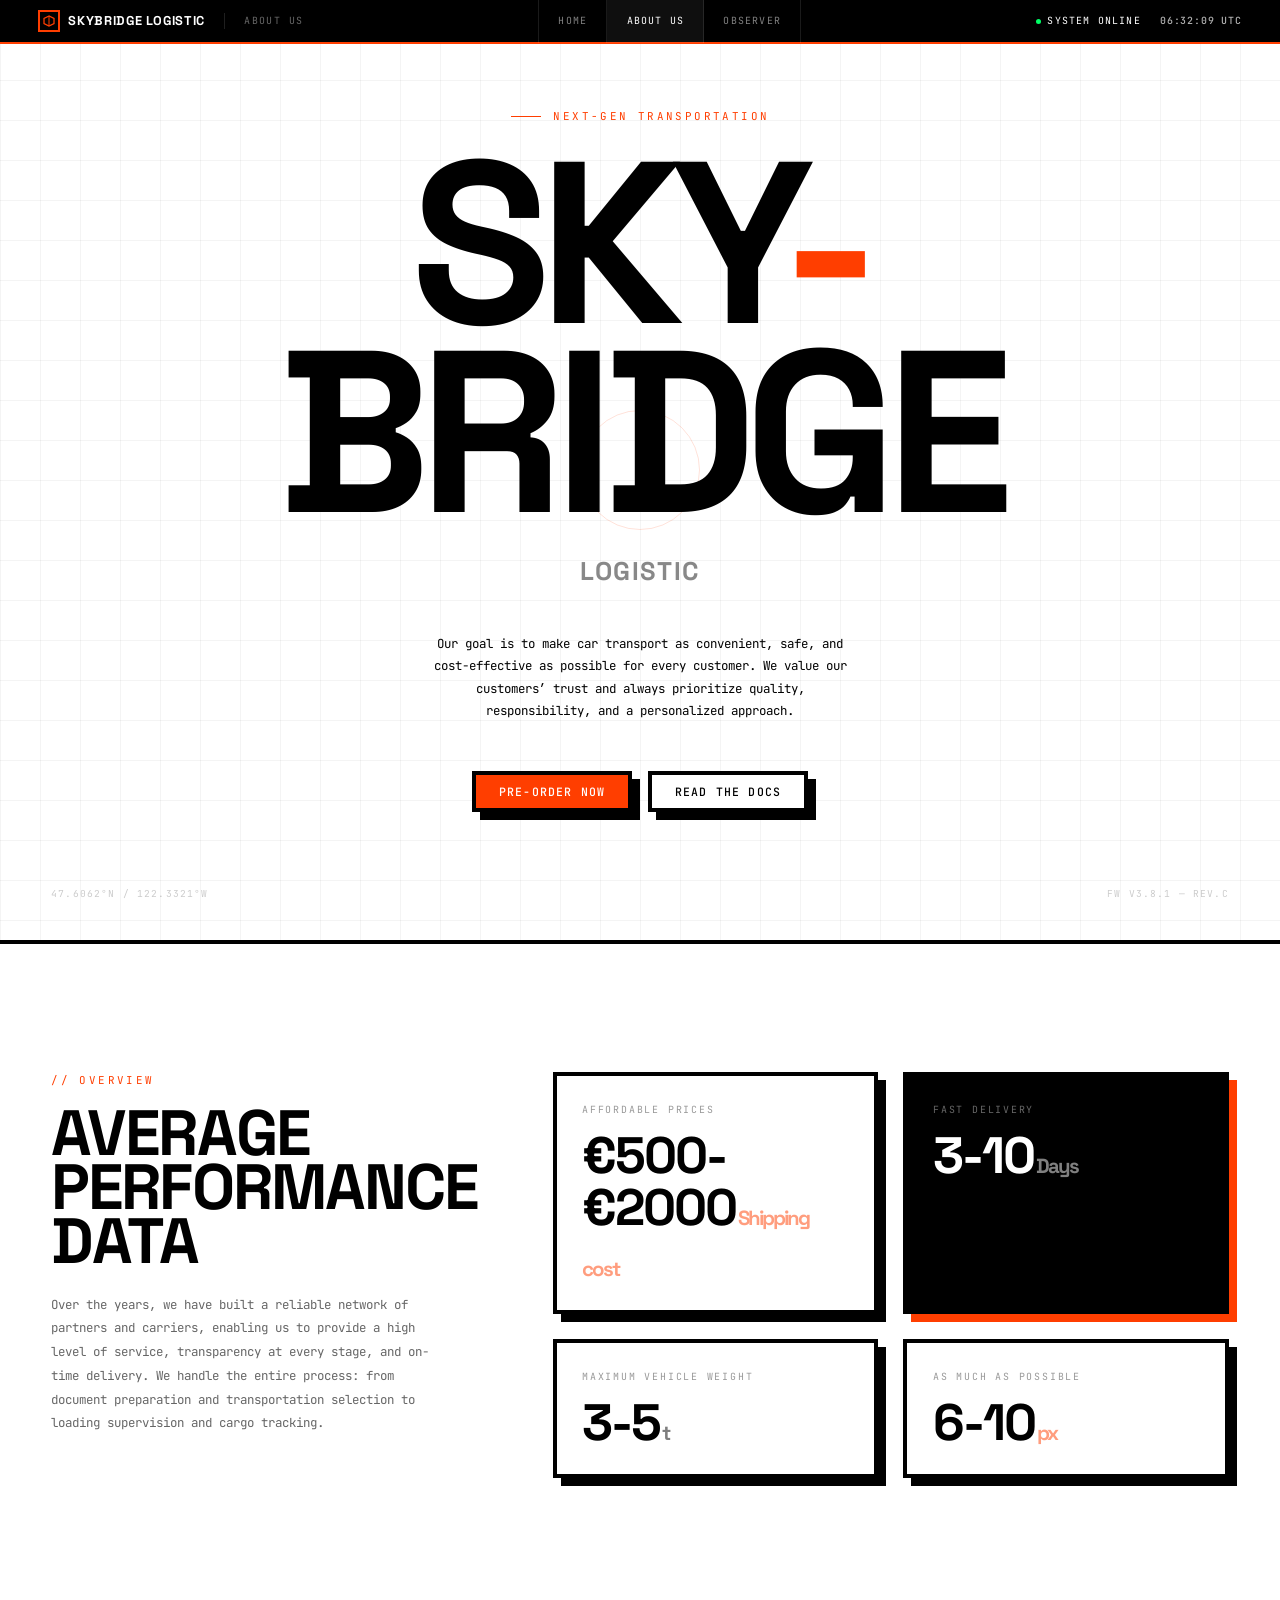
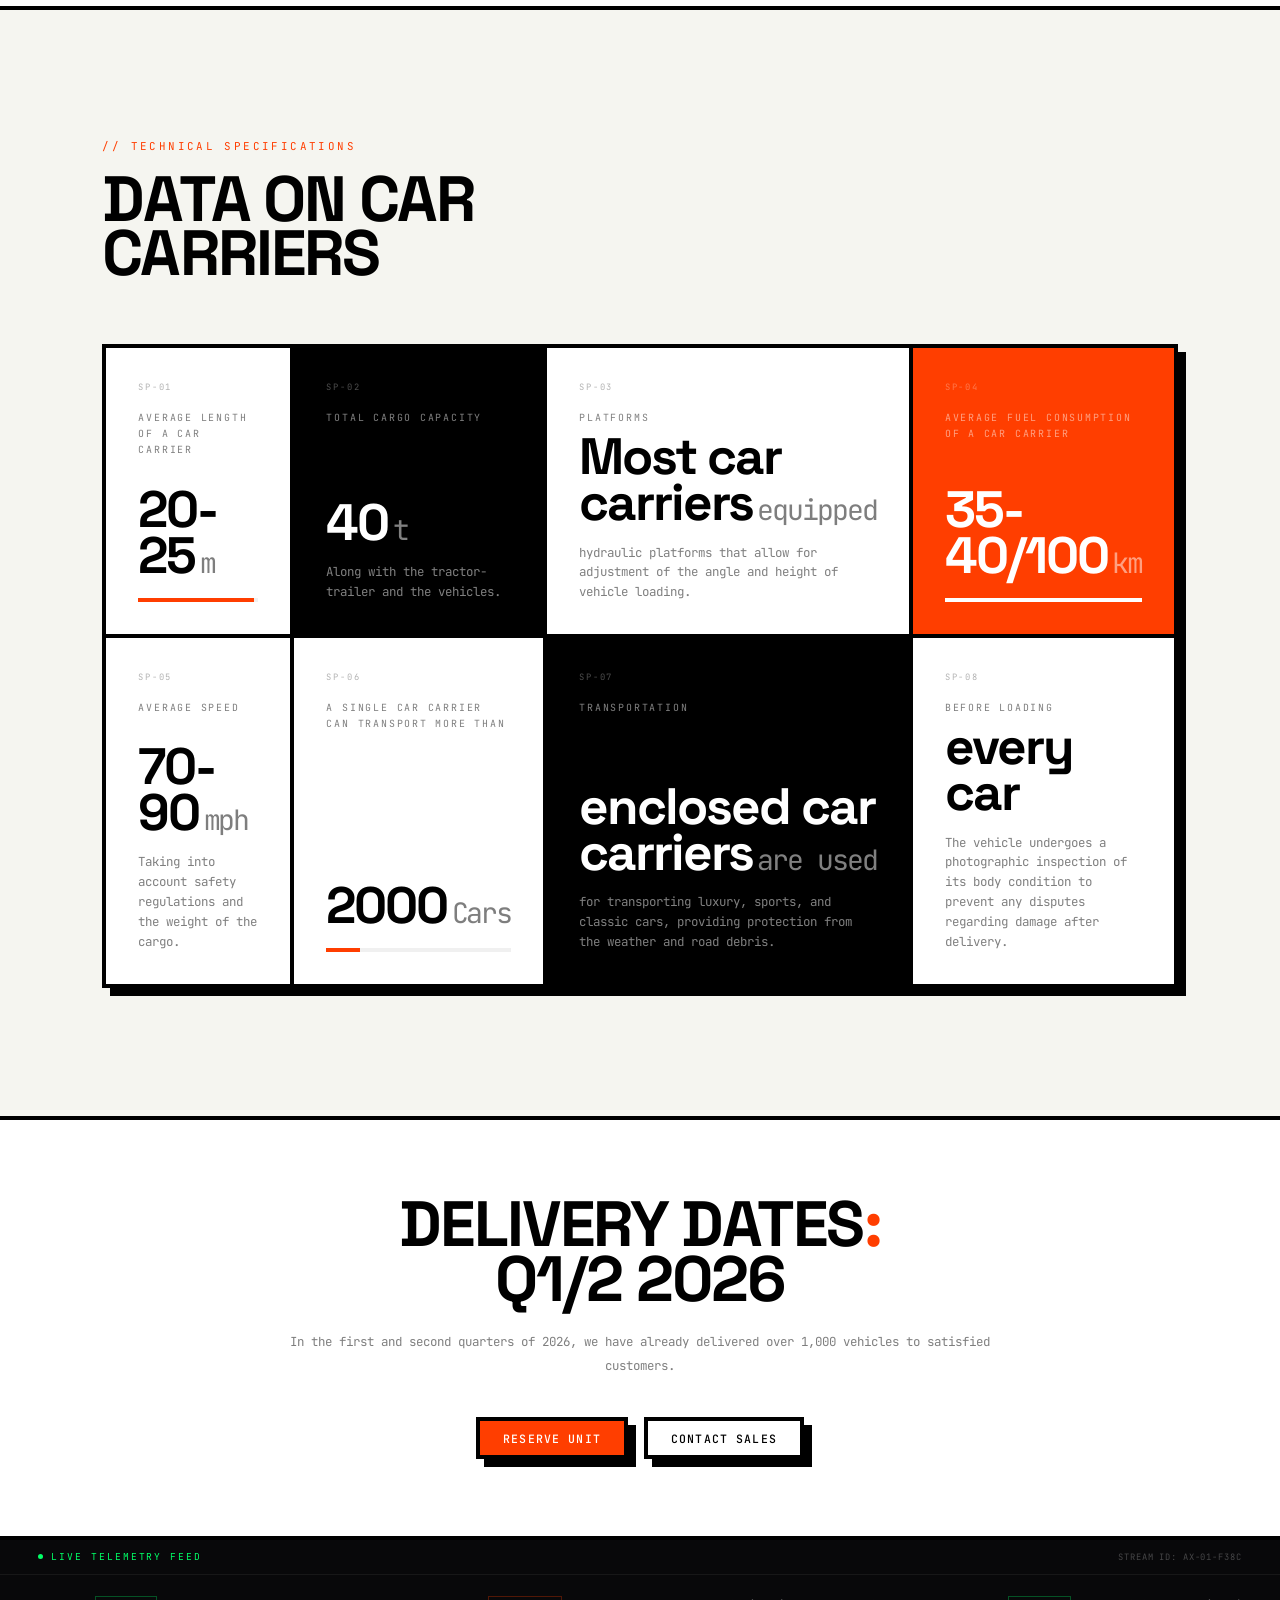
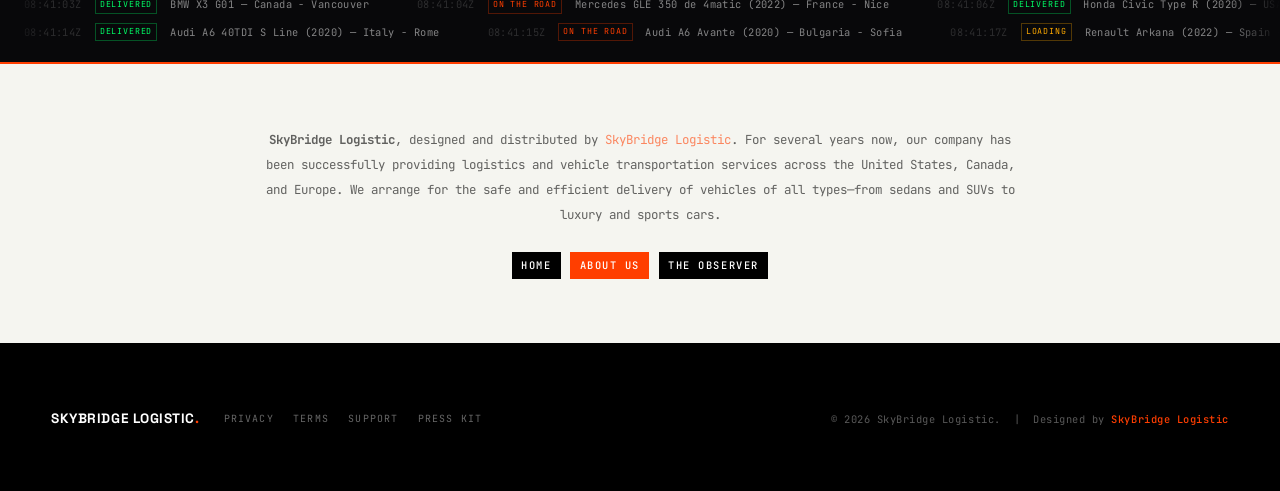
==== commit 7a8cc65d: "Update about-us.html" ====
--- a/about-us.html
+++ b/about-us.html
@@ -47,7 +47,7 @@
     <p class="hero__desc reveal" style="margin-bottom:3rem">Our goal is to make car transport as convenient, safe, and cost-effective as possible for every customer. We value our customers’ trust and always prioritize quality, responsibility, and a personalized approach.</p>
     <div class="hero__actions reveal">
         <button class="btn btn--primary" onclick="location.href='tel:+37376573703'">Pre-Order Now</button>
-        <button class="btn btn--ghost">Read the Docs</button>
+        <button class="btn btn--ghost" onclick="location.href='/Vehicle_Transport_Policy.pdf'">Read the Docs</button>
     </div>
     <span class="hero__coords" aria-hidden="true">47.6062°N / 122.3321°W</span>
     <span class="hero__version" aria-hidden="true">FW v3.8.1 — Rev.C</span>
--- a/css/templatemo-axis-landing-page.css
+++ b/css/templatemo-axis-landing-page.css
@@ -265,6 +265,7 @@
 .log-ok   { color: var(--term-green); border-color: rgba(0,255,102,0.3); }
 .log-warn { color: var(--term-amber); border-color: rgba(255,170,0,0.3); }
 .log-sys  { color: var(--safety);     border-color: rgba(255,62,0,0.3); }
+.log-info { color: #66AAFF;           border-color: rgba(102,170,255,0.25); }
 .log__entry-msg { color: rgba(255,255,255,0.5); }
 
 /* About paragraph */
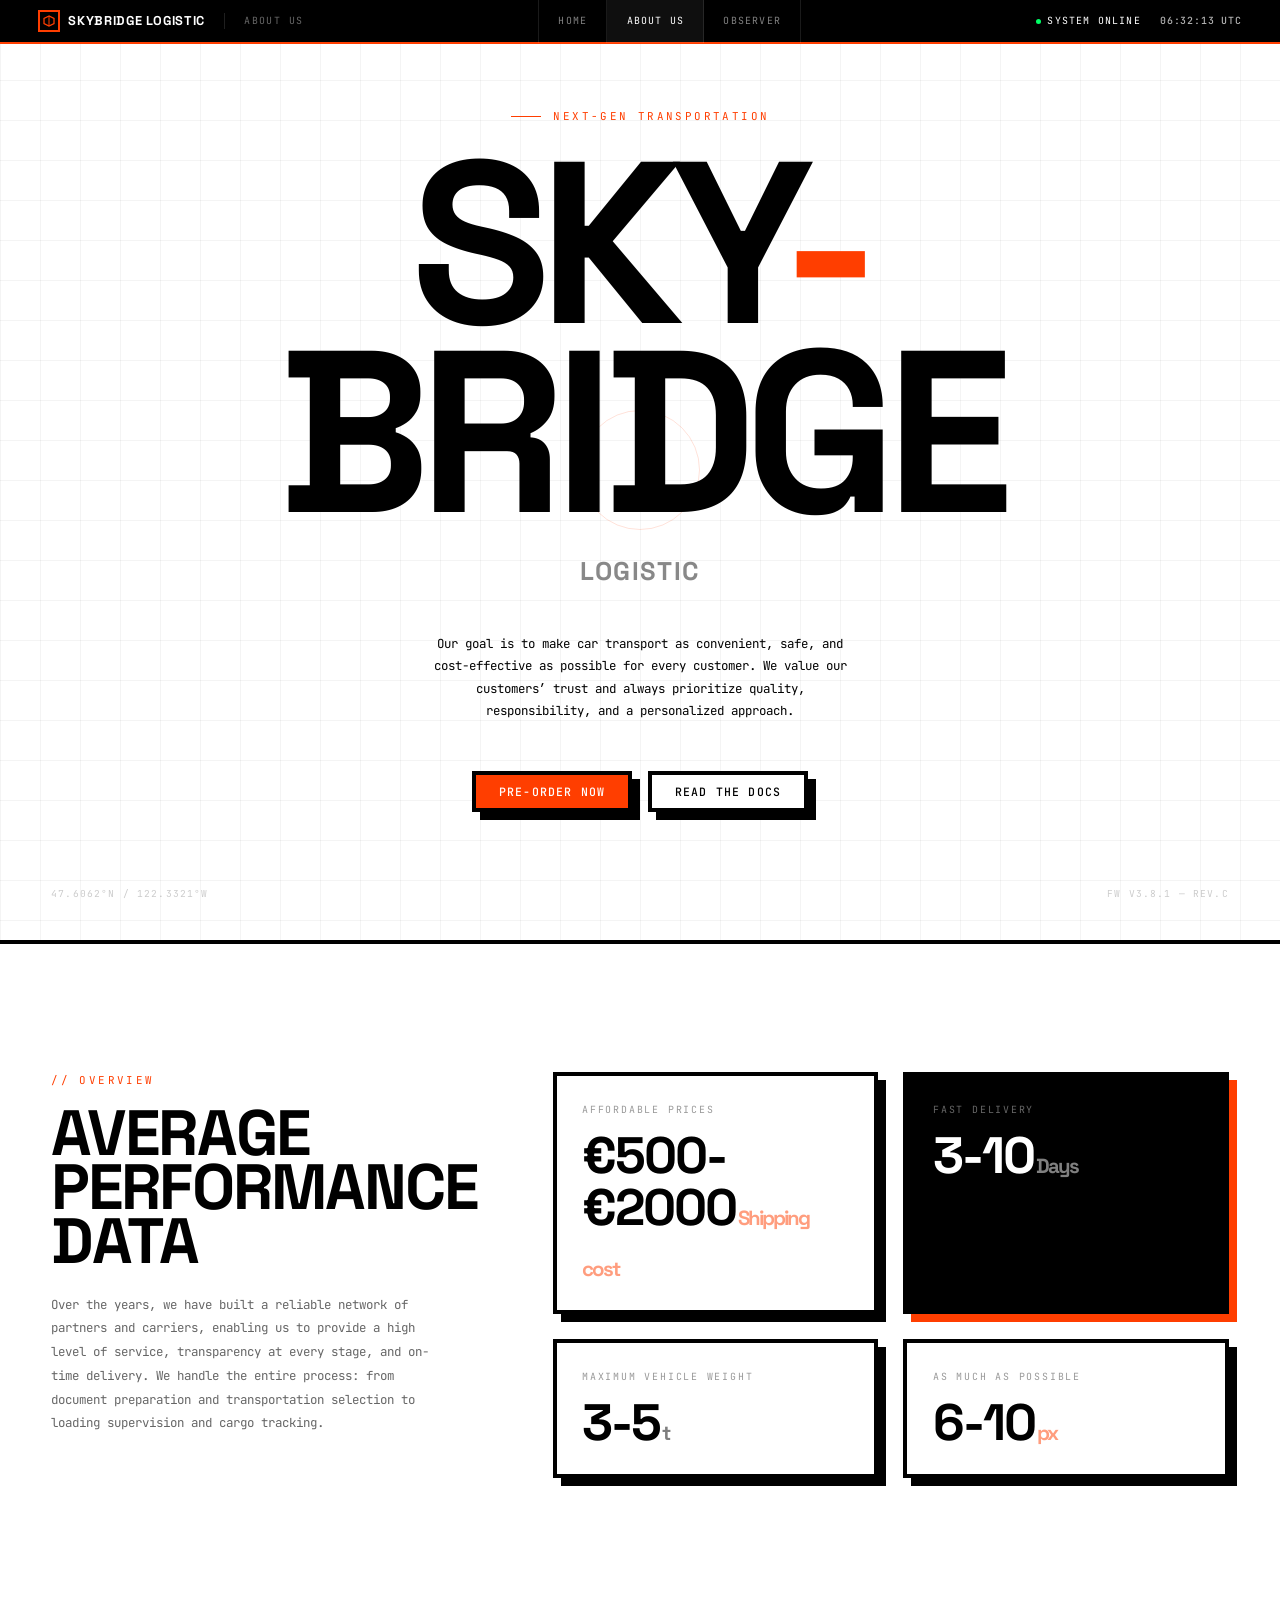
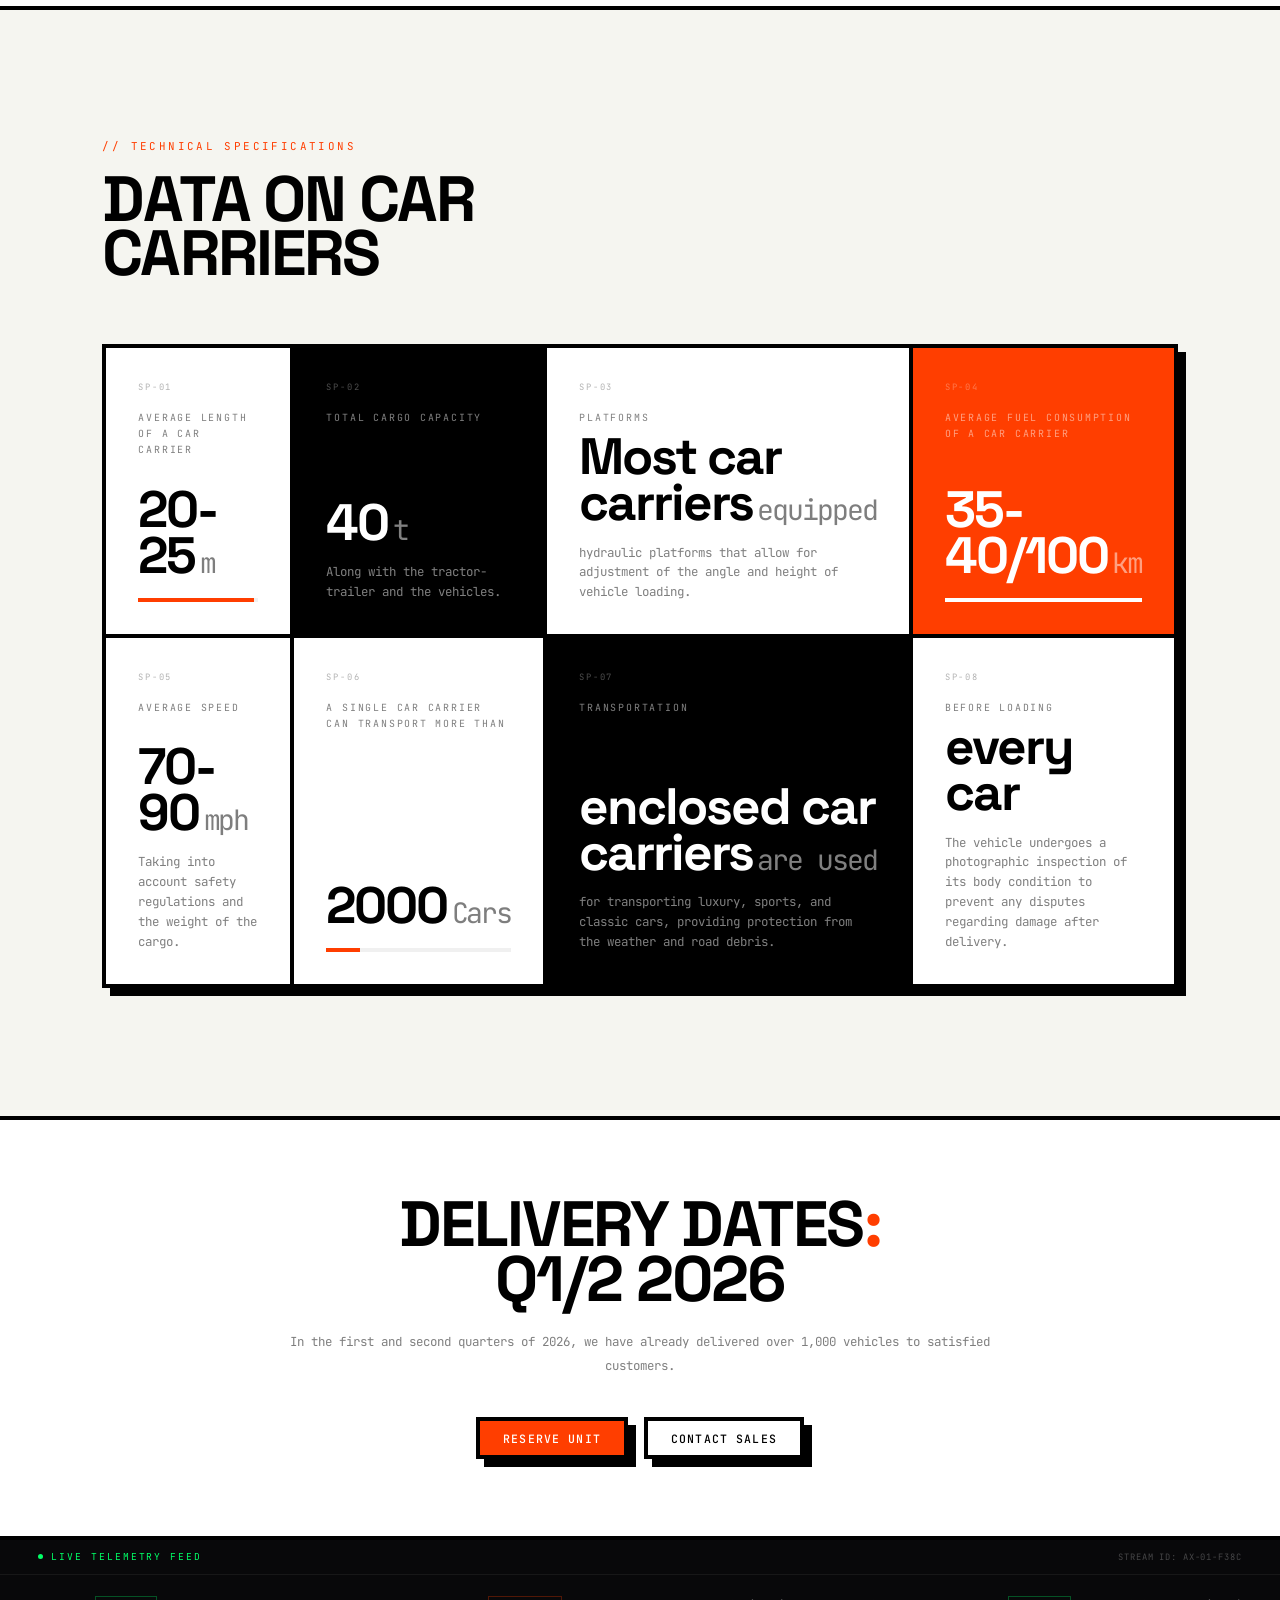
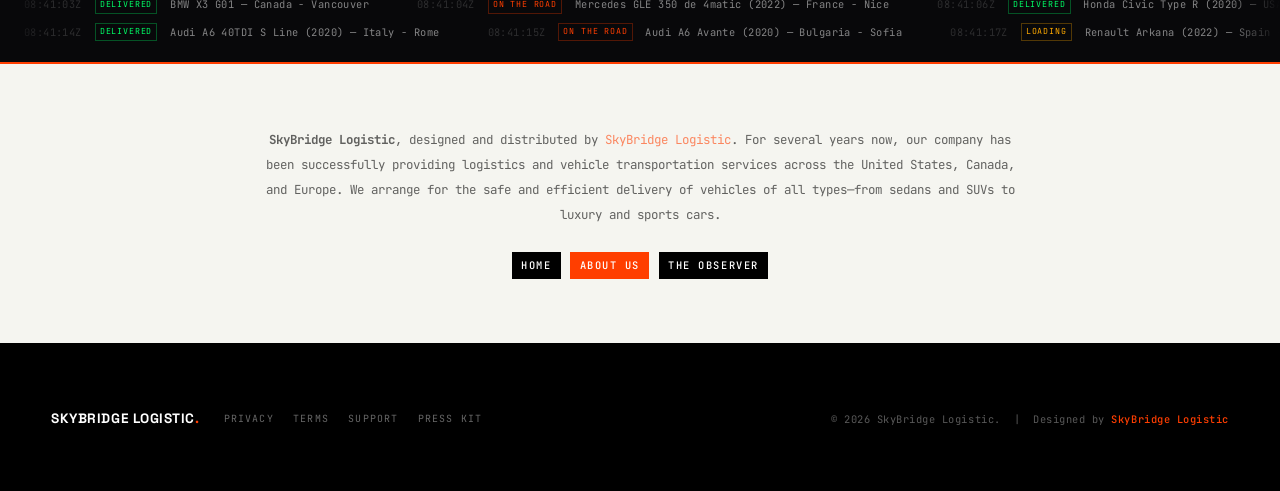
==== commit 85ce6811: "Update about-us.html" ====
--- a/about-us.html
+++ b/about-us.html
@@ -47,7 +47,7 @@
     <p class="hero__desc reveal" style="margin-bottom:3rem">Our goal is to make car transport as convenient, safe, and cost-effective as possible for every customer. We value our customers’ trust and always prioritize quality, responsibility, and a personalized approach.</p>
     <div class="hero__actions reveal">
         <button class="btn btn--primary" onclick="location.href='tel:+37376573703'">Pre-Order Now</button>
-        <button class="btn btn--ghost" onclick="location.href='/Vehicle_Transport_Policy.pdf'">Read the Docs</button>
+        <button class="btn btn--ghost" onclick="location.href='/main/blob/main/Vehicle_Transport_Policy.pdf'">Read the Docs</button>
     </div>
     <span class="hero__coords" aria-hidden="true">47.6062°N / 122.3321°W</span>
     <span class="hero__version" aria-hidden="true">FW v3.8.1 — Rev.C</span>
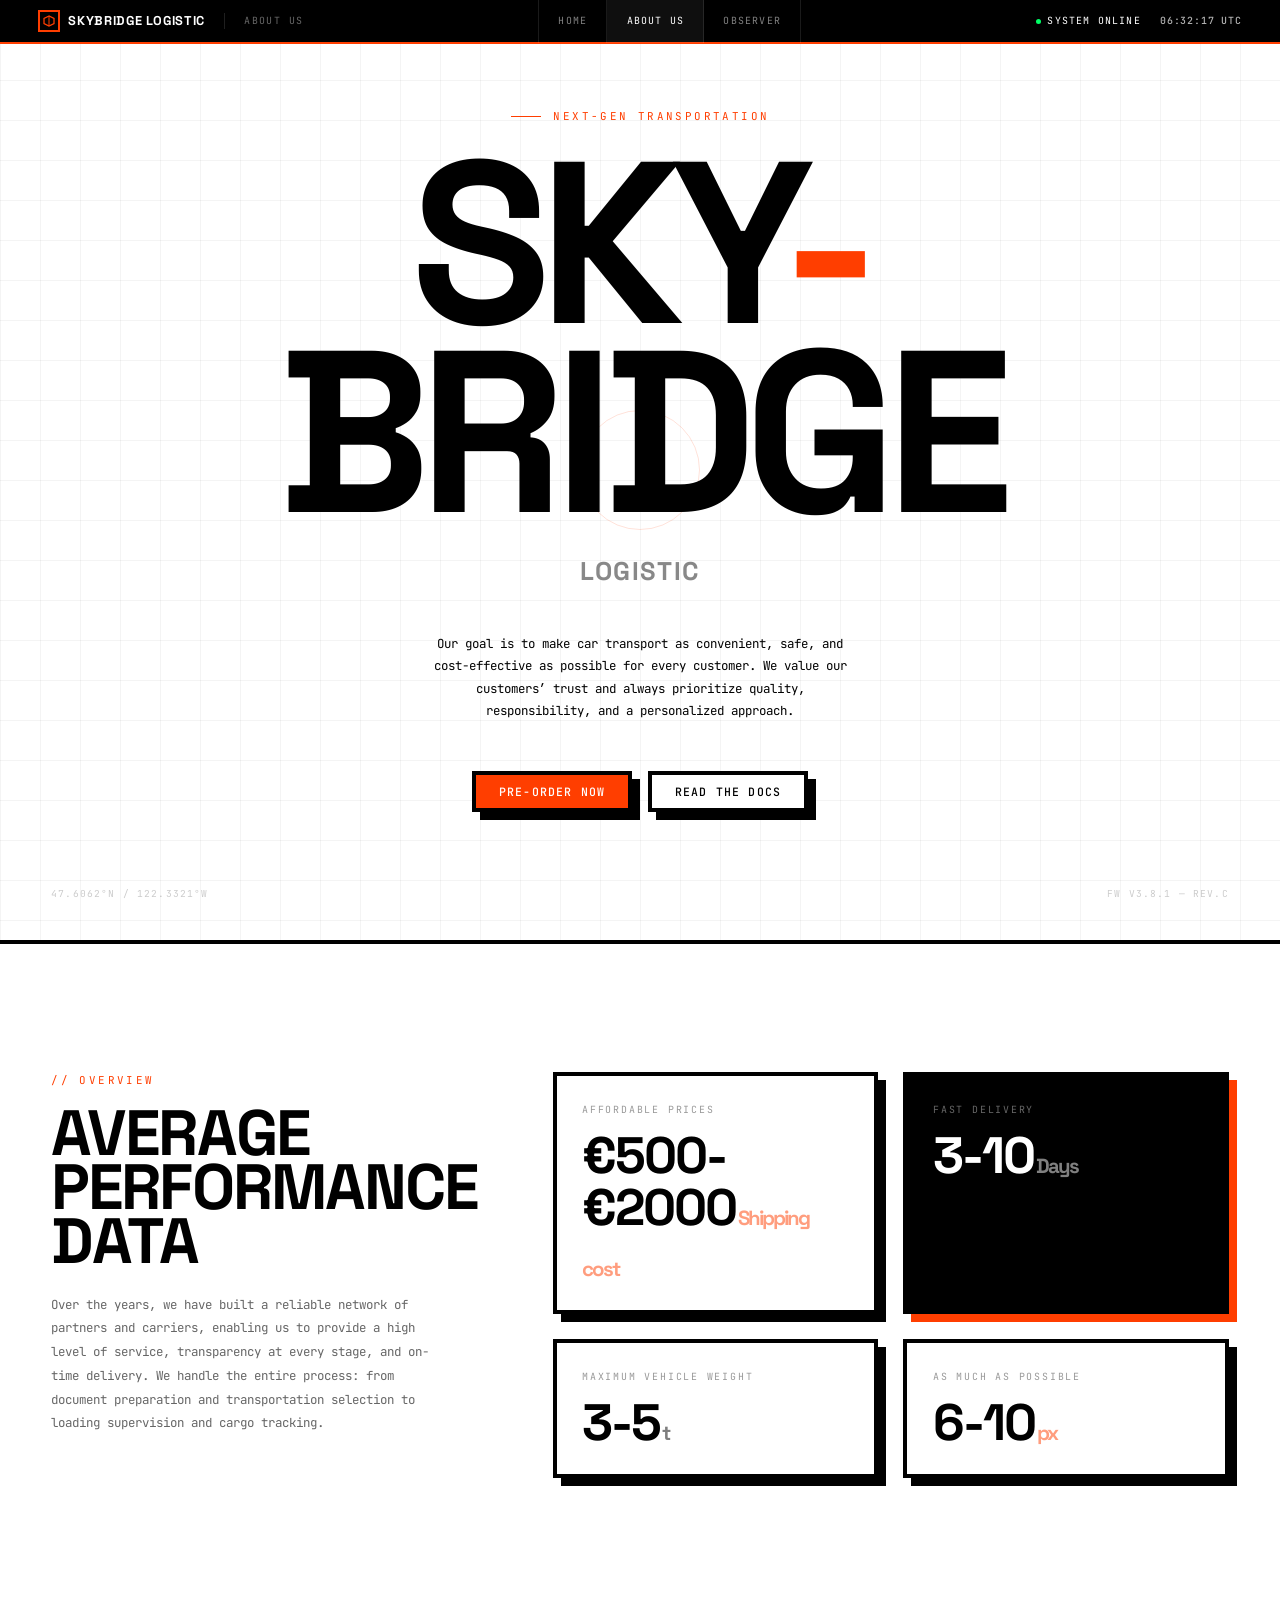
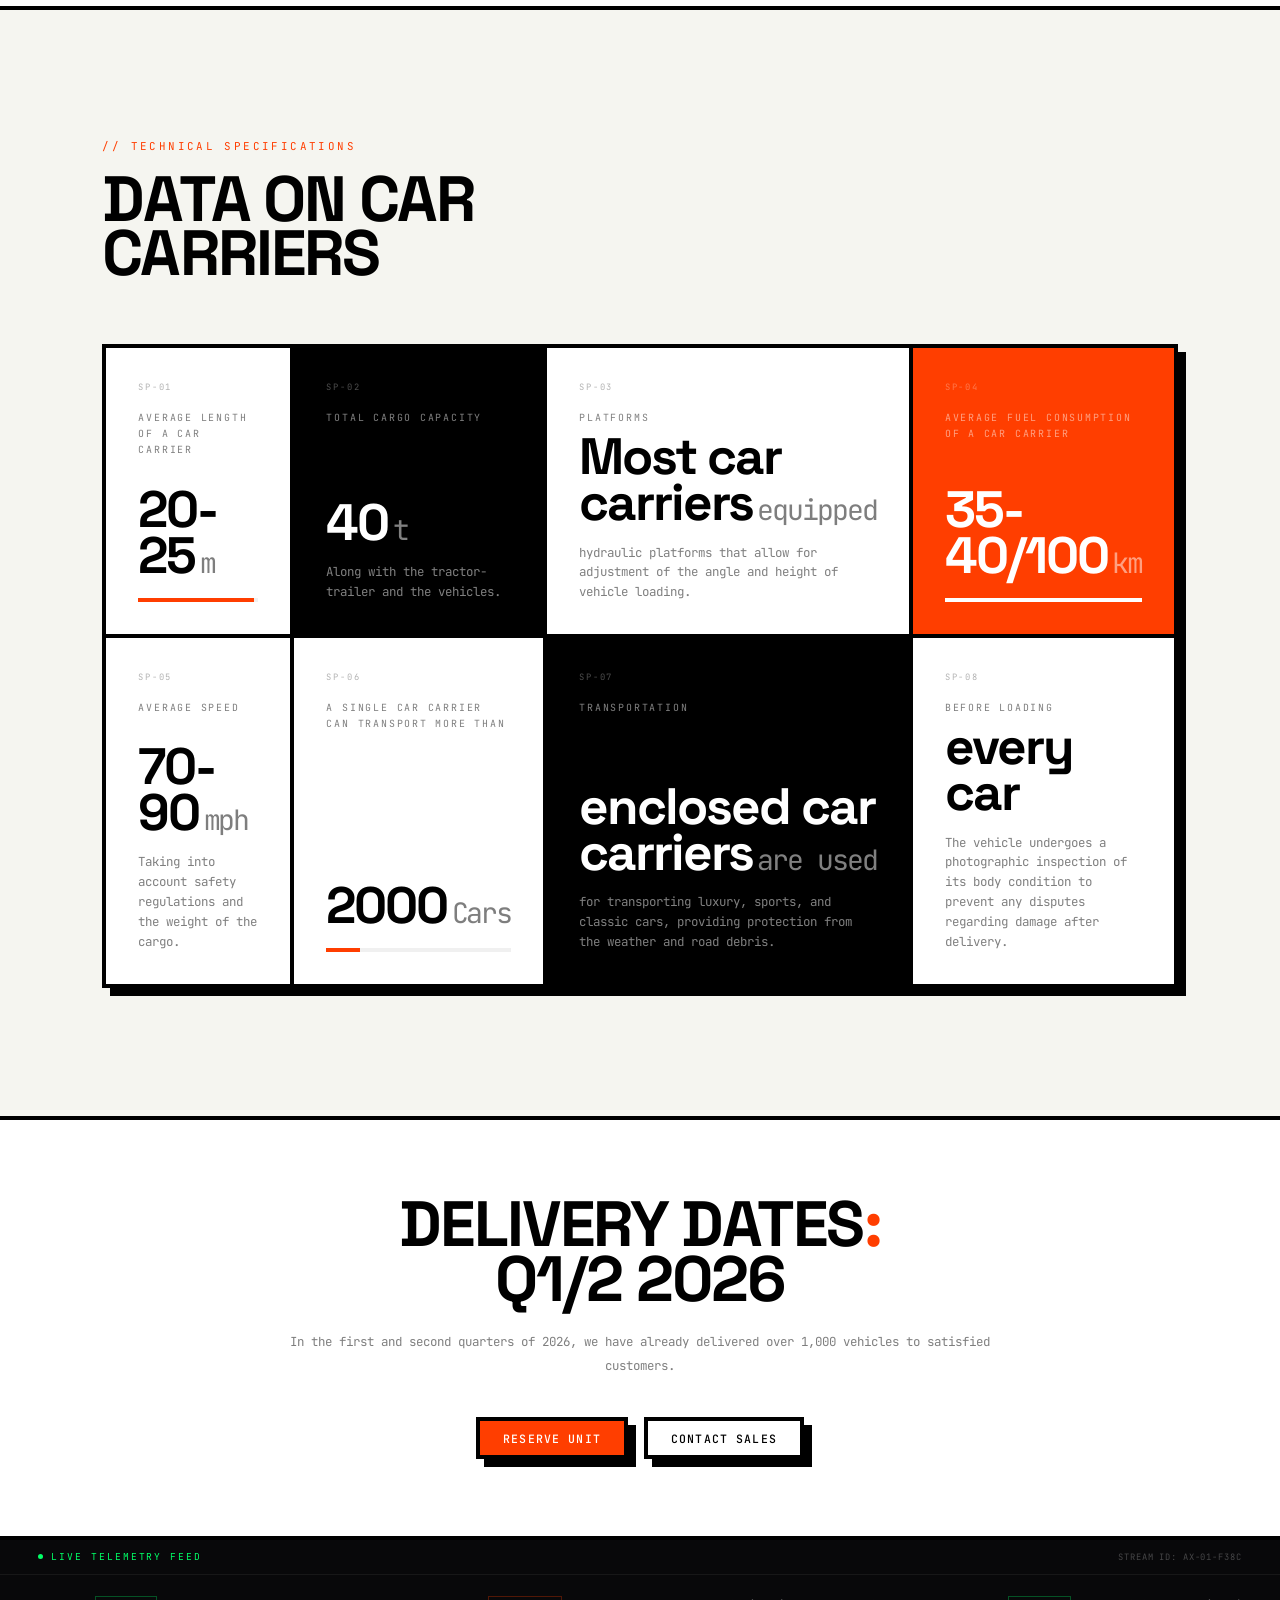
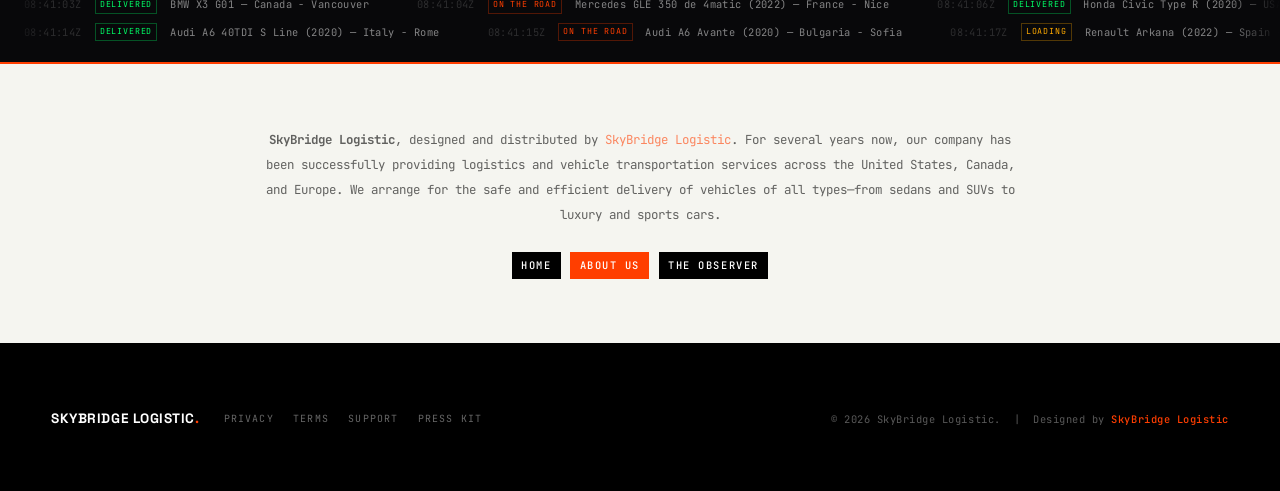
==== commit b8ab524b: "Update about-us.html" ====
--- a/about-us.html
+++ b/about-us.html
@@ -47,7 +47,7 @@
     <p class="hero__desc reveal" style="margin-bottom:3rem">Our goal is to make car transport as convenient, safe, and cost-effective as possible for every customer. We value our customers’ trust and always prioritize quality, responsibility, and a personalized approach.</p>
     <div class="hero__actions reveal">
         <button class="btn btn--primary" onclick="location.href='tel:+37376573703'">Pre-Order Now</button>
-        <button class="btn btn--ghost" onclick="location.href='/main/blob/main/Vehicle_Transport_Policy.pdf'">Read the Docs</button>
+        <button class="btn btn--ghost" onclick="location.href='/main/Vehicle_Transport_Policy.pdf'">Read the Docs</button>
     </div>
     <span class="hero__coords" aria-hidden="true">47.6062°N / 122.3321°W</span>
     <span class="hero__version" aria-hidden="true">FW v3.8.1 — Rev.C</span>
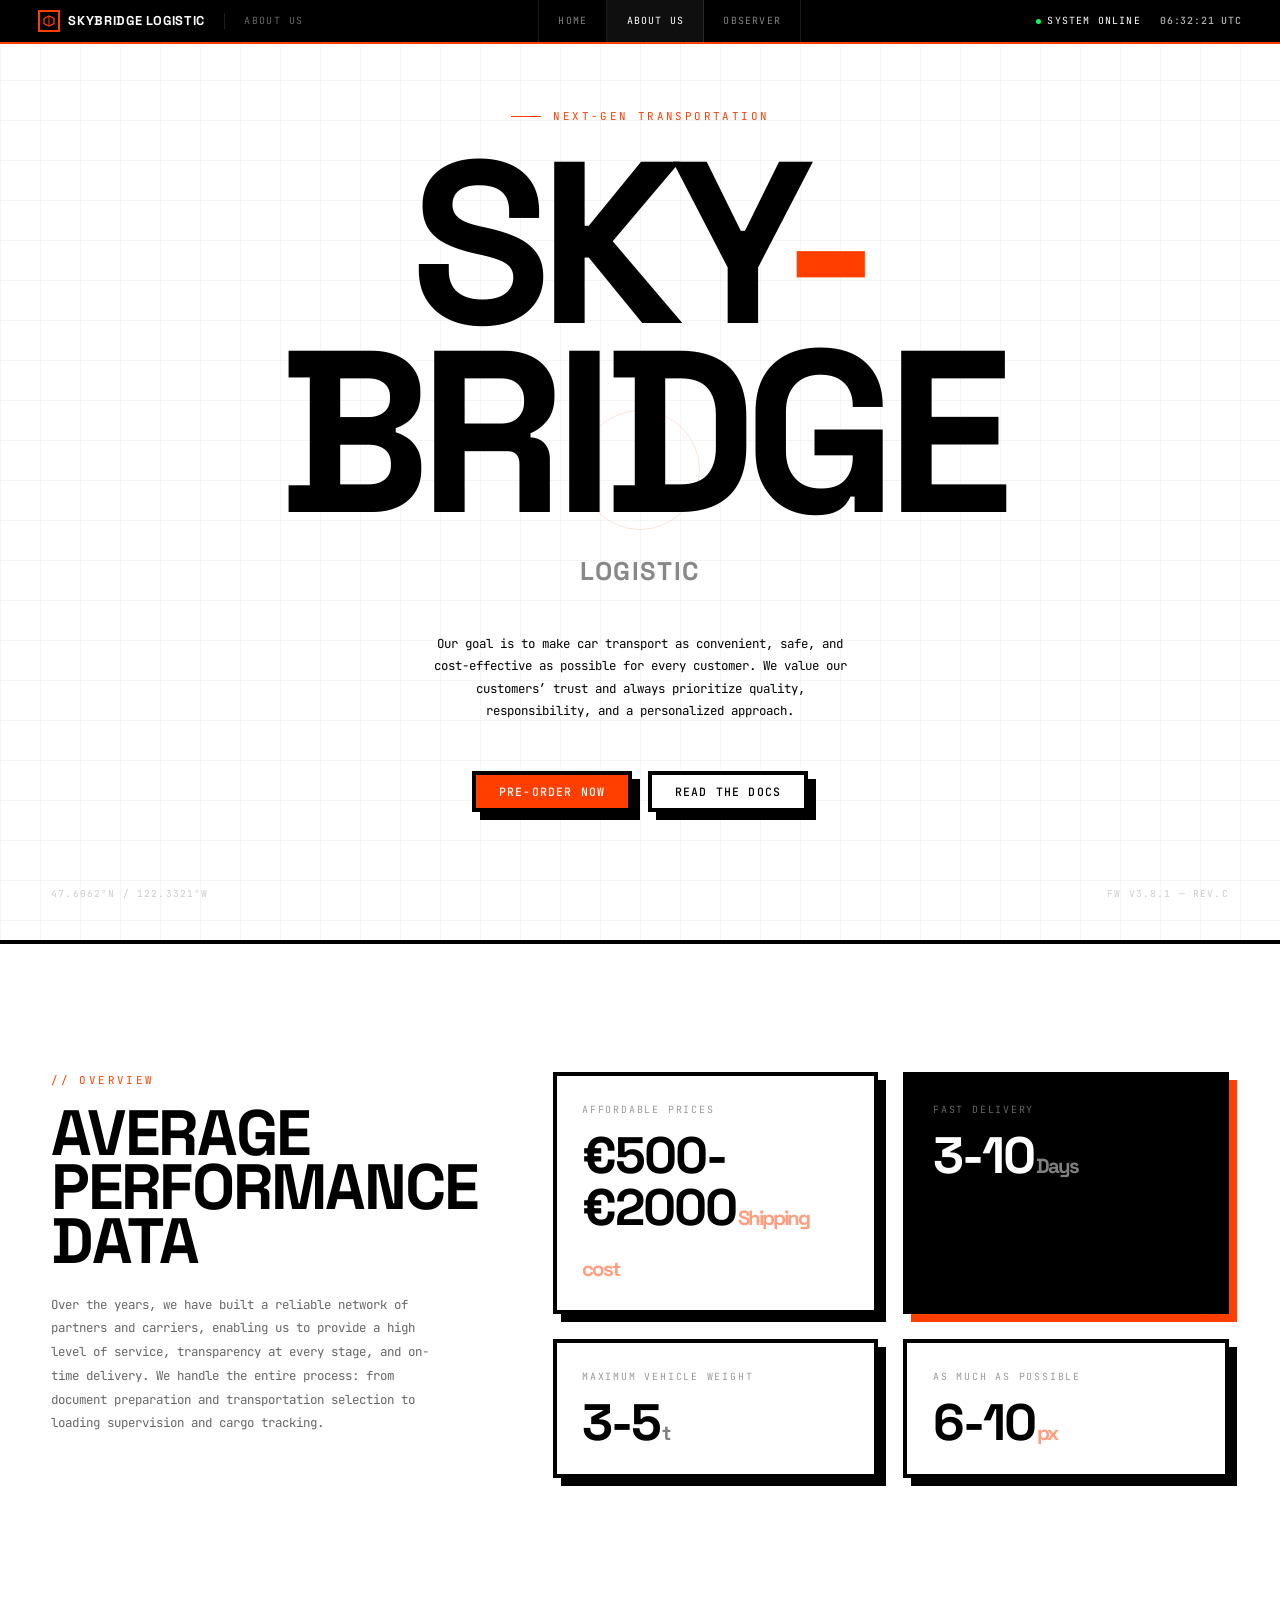
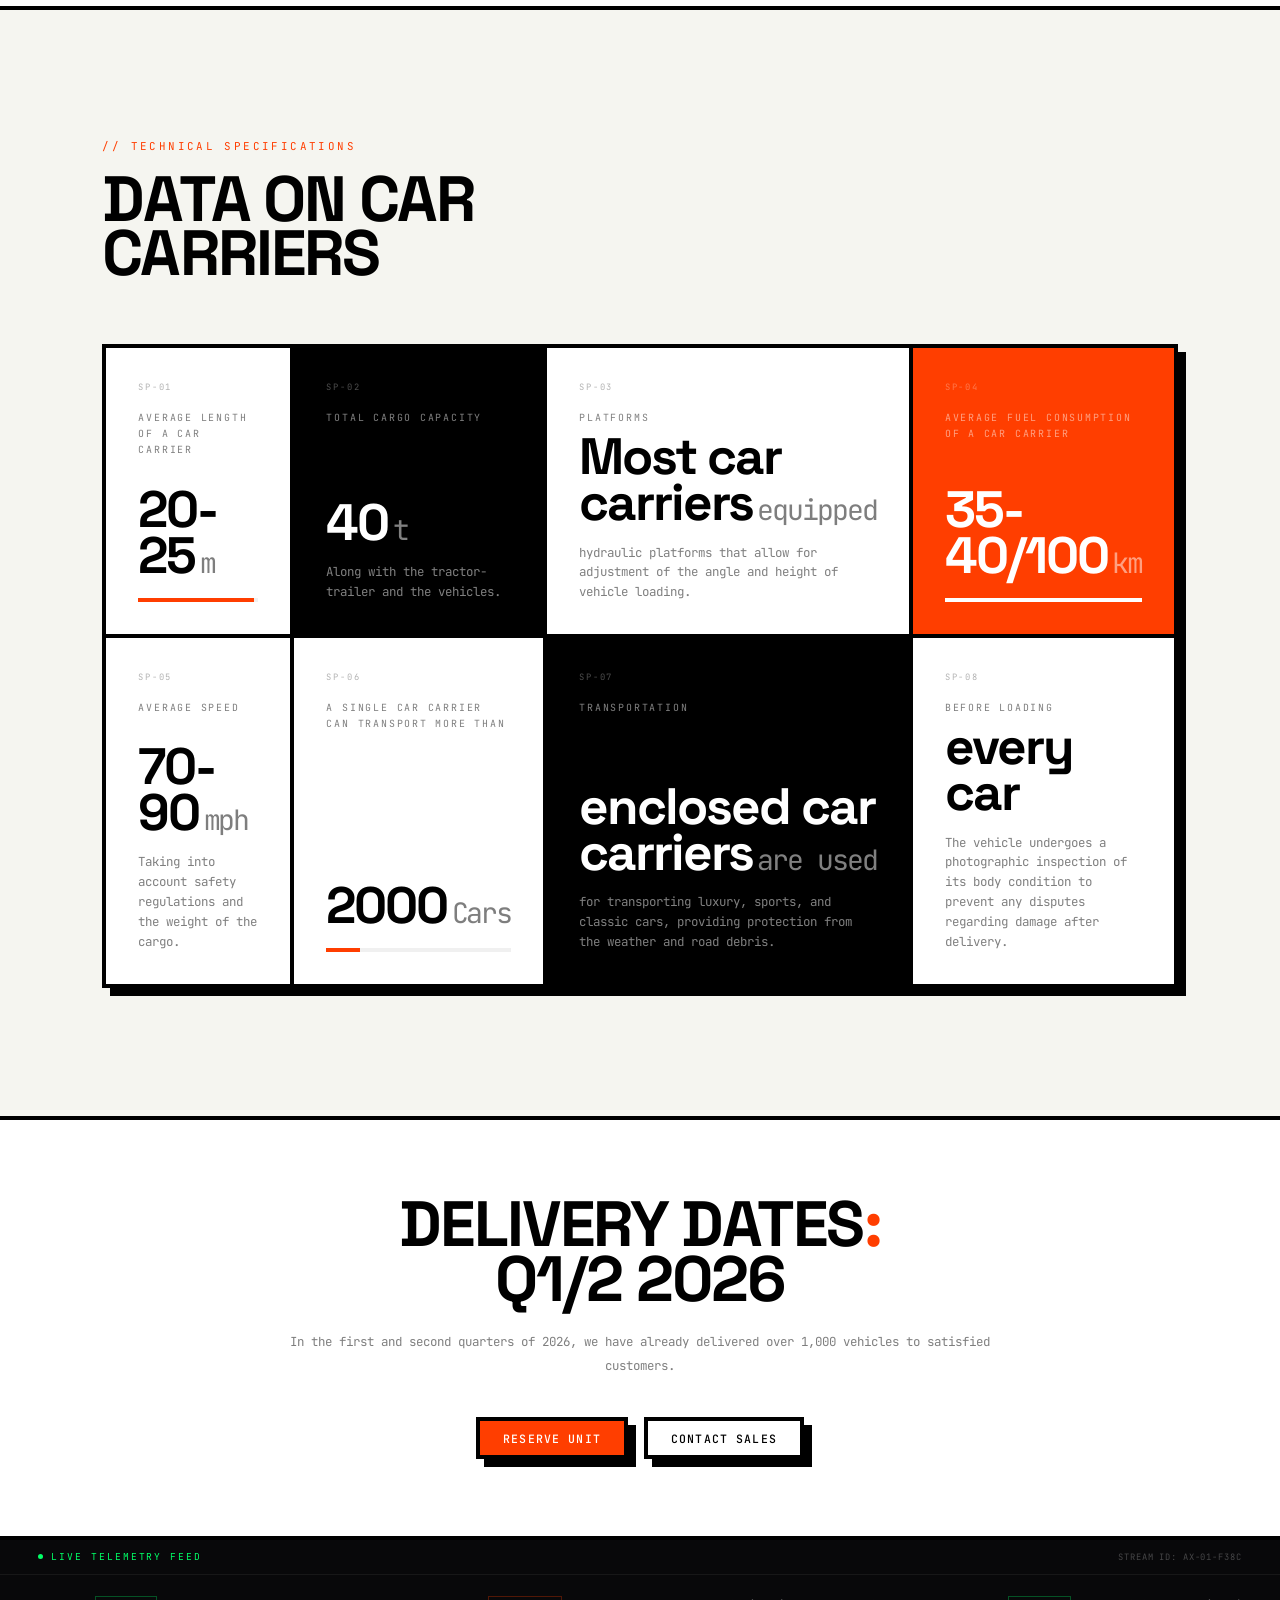
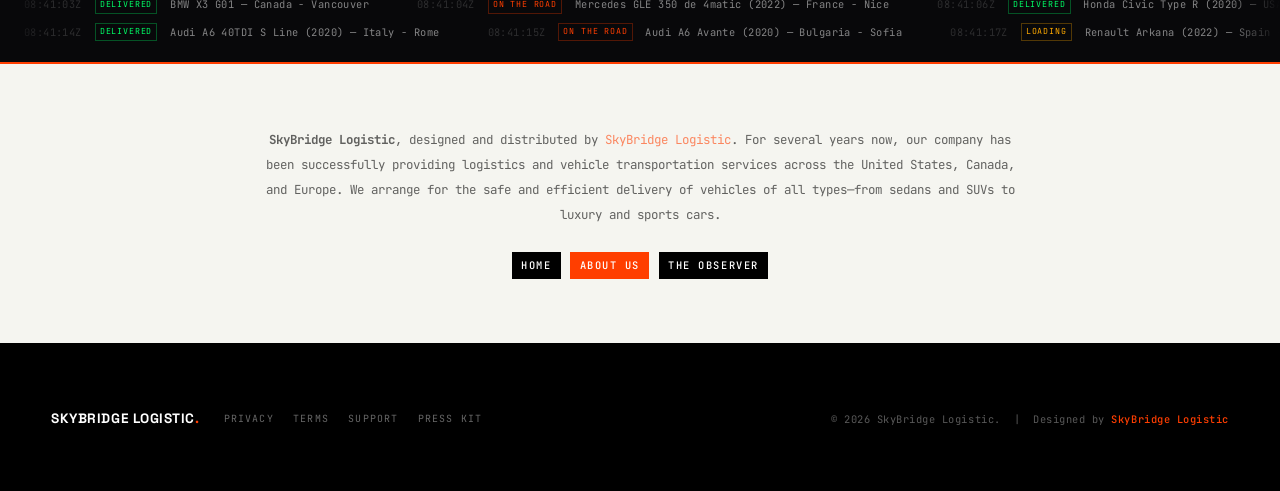
==== commit f297e7b6: "Update about-us.html" ====
--- a/about-us.html
+++ b/about-us.html
@@ -165,7 +165,7 @@
     <div class="footer__inner">
         <div class="footer__left">
             <span class="footer__logo font-display">SkyBridge Logistic<span class="accent">.</span></span>
-            <div class="footer__links"><a href="#">Privacy</a><a href="#">Terms</a><a href="#">Support</a><a href="#">Press Kit</a></div>
+            <div class="footer__links"><a href="/main/SkyBridge_Logistics_Privacy_Policy.pdf">Privacy</a><a href="#">Terms</a><a href="#">Support</a><a href="#">Press Kit</a></div>
         </div>
         <span class="footer__copy">&copy; 2026 SkyBridge Logistic. &nbsp;|&nbsp; Designed by <a href="" target="_blank" rel="nofollow noopener">SkyBridge Logistic</a></span>
     </div>
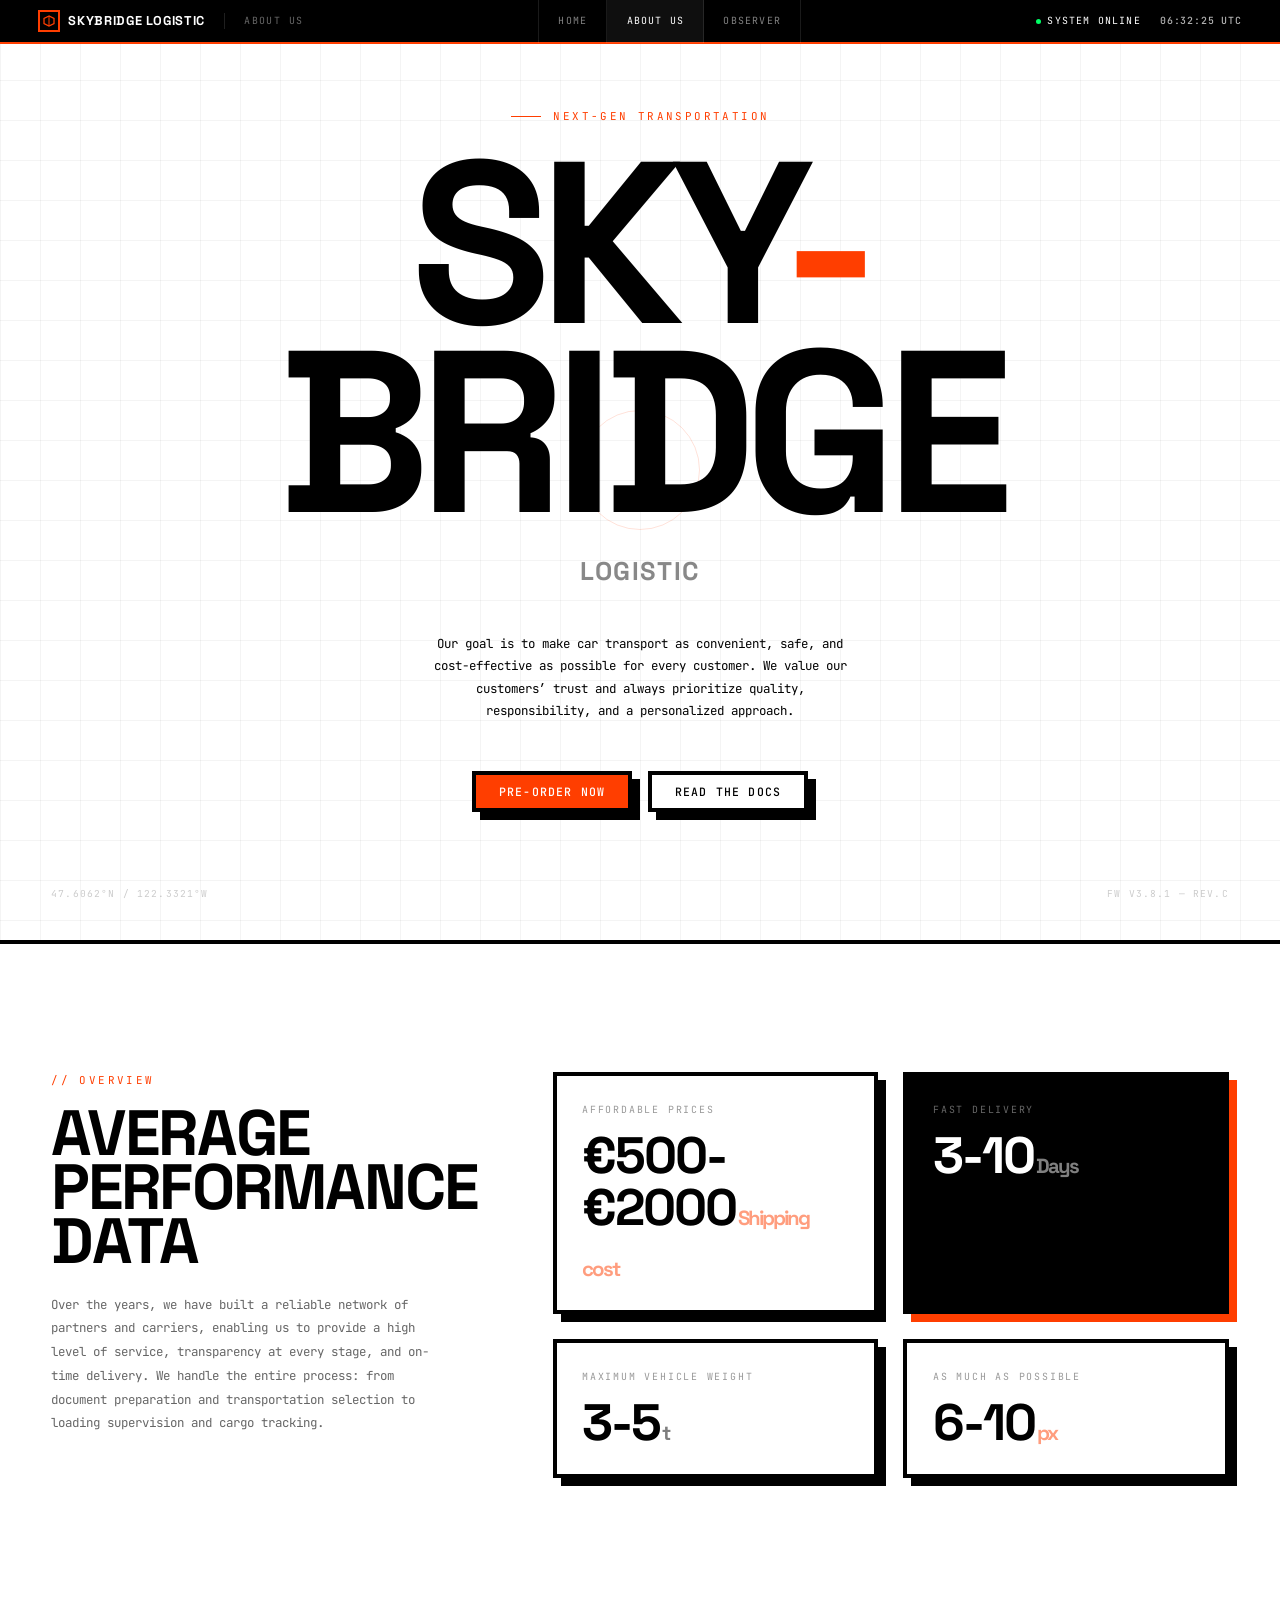
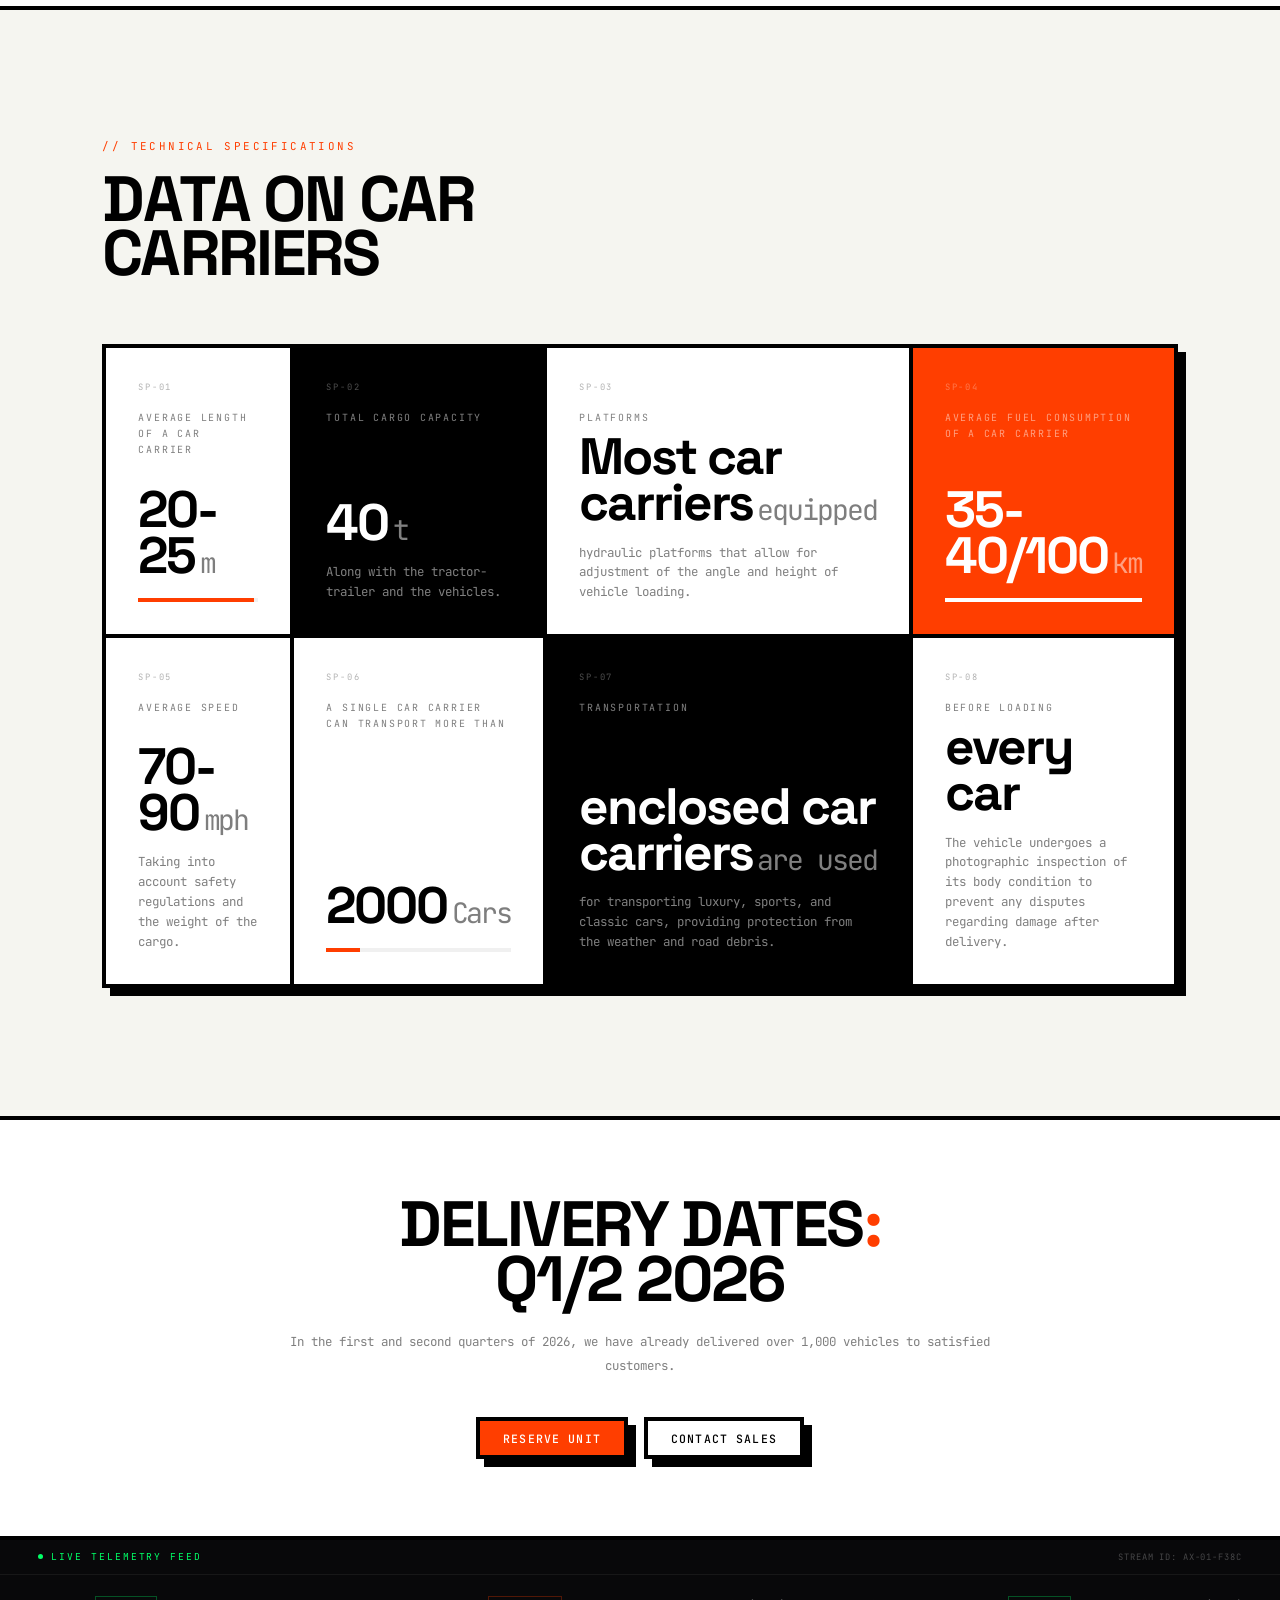
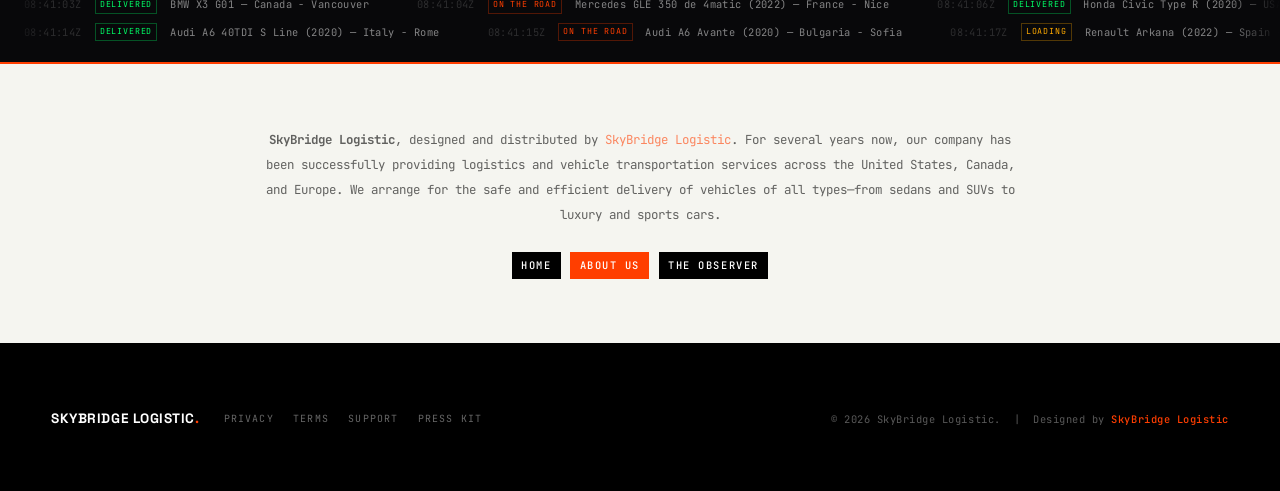
==== commit 40fec598: "Update about-us.html" ====
--- a/about-us.html
+++ b/about-us.html
@@ -165,7 +165,7 @@
     <div class="footer__inner">
         <div class="footer__left">
             <span class="footer__logo font-display">SkyBridge Logistic<span class="accent">.</span></span>
-            <div class="footer__links"><a href="/main/SkyBridge_Logistics_Privacy_Policy.pdf">Privacy</a><a href="#">Terms</a><a href="#">Support</a><a href="#">Press Kit</a></div>
+            <div class="footer__links"><a href="/main/SkyBridge_Logistics_Privacy_Policy.pdf">Privacy</a><a href="#">Terms</a><a href="mailto:skybridge.logistic@gmail.com">Support</a><a href="#">Press Kit</a></div>
         </div>
         <span class="footer__copy">&copy; 2026 SkyBridge Logistic. &nbsp;|&nbsp; Designed by <a href="" target="_blank" rel="nofollow noopener">SkyBridge Logistic</a></span>
     </div>
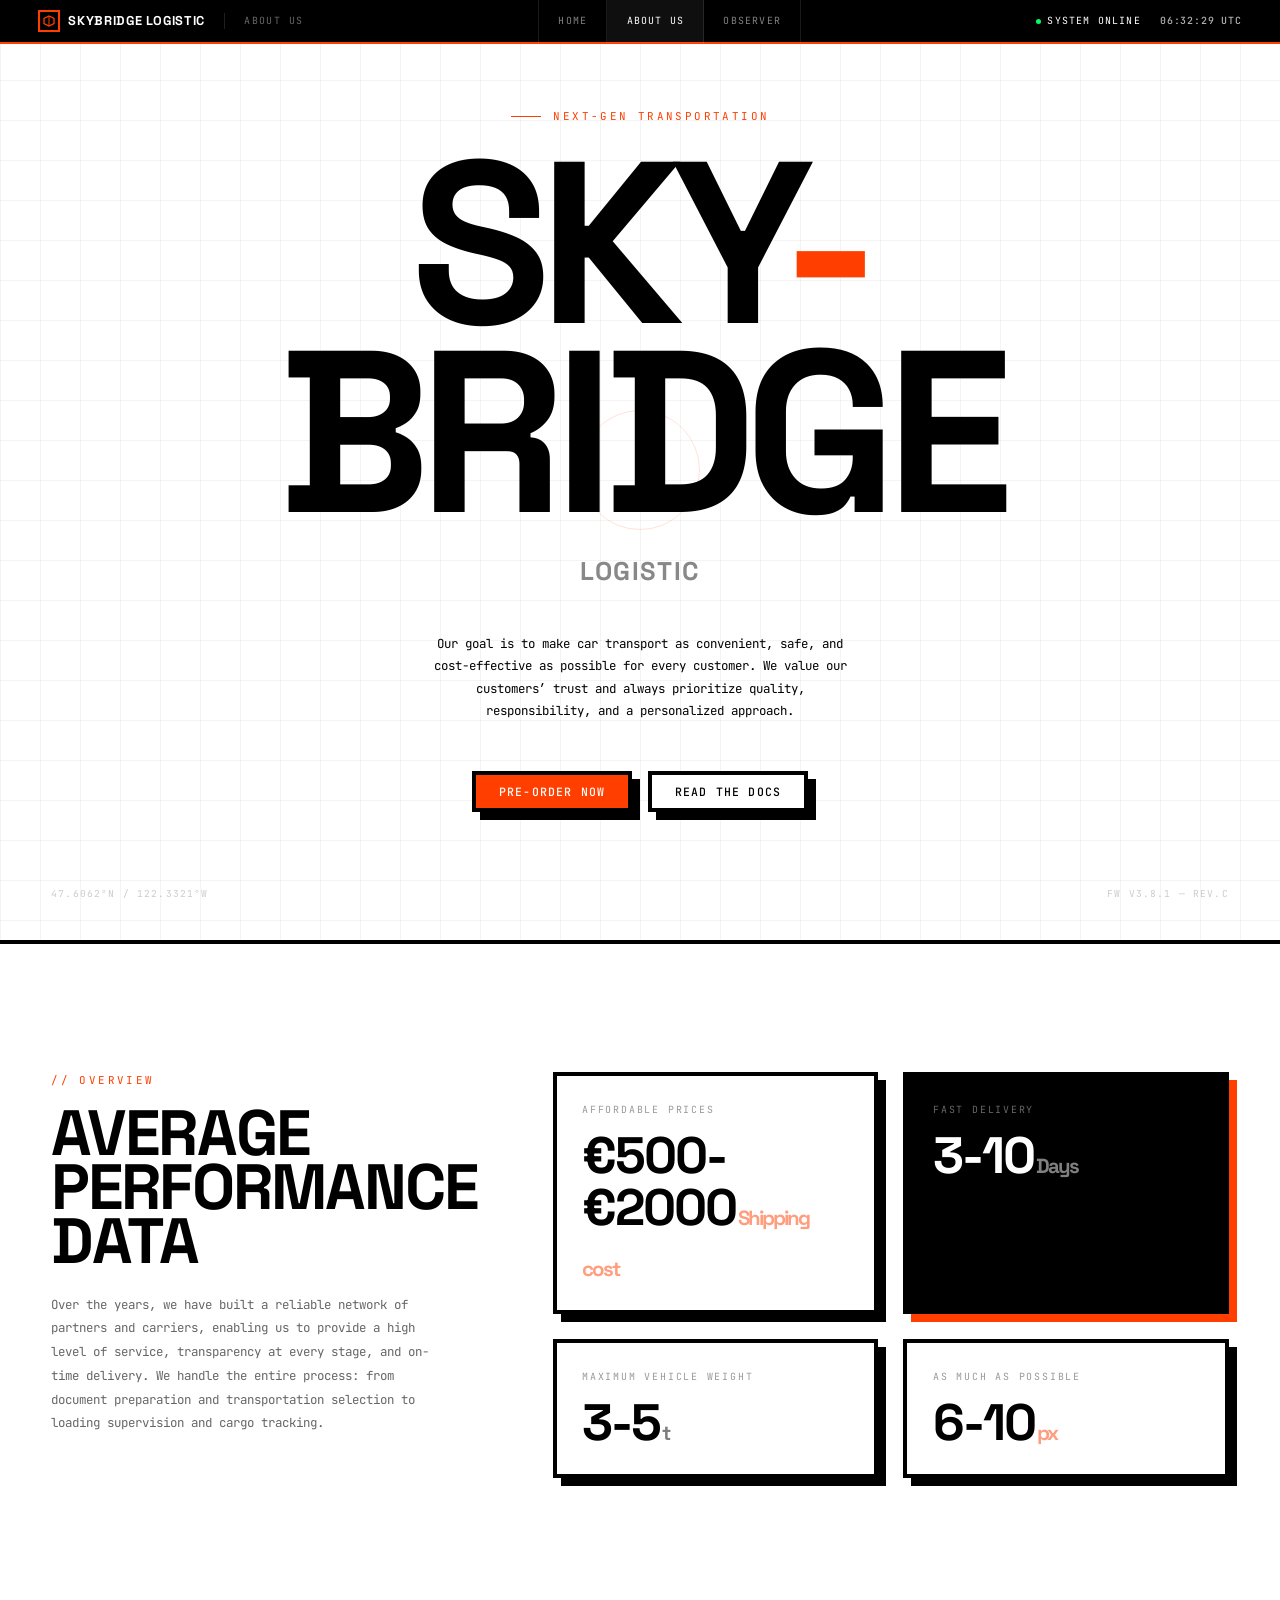
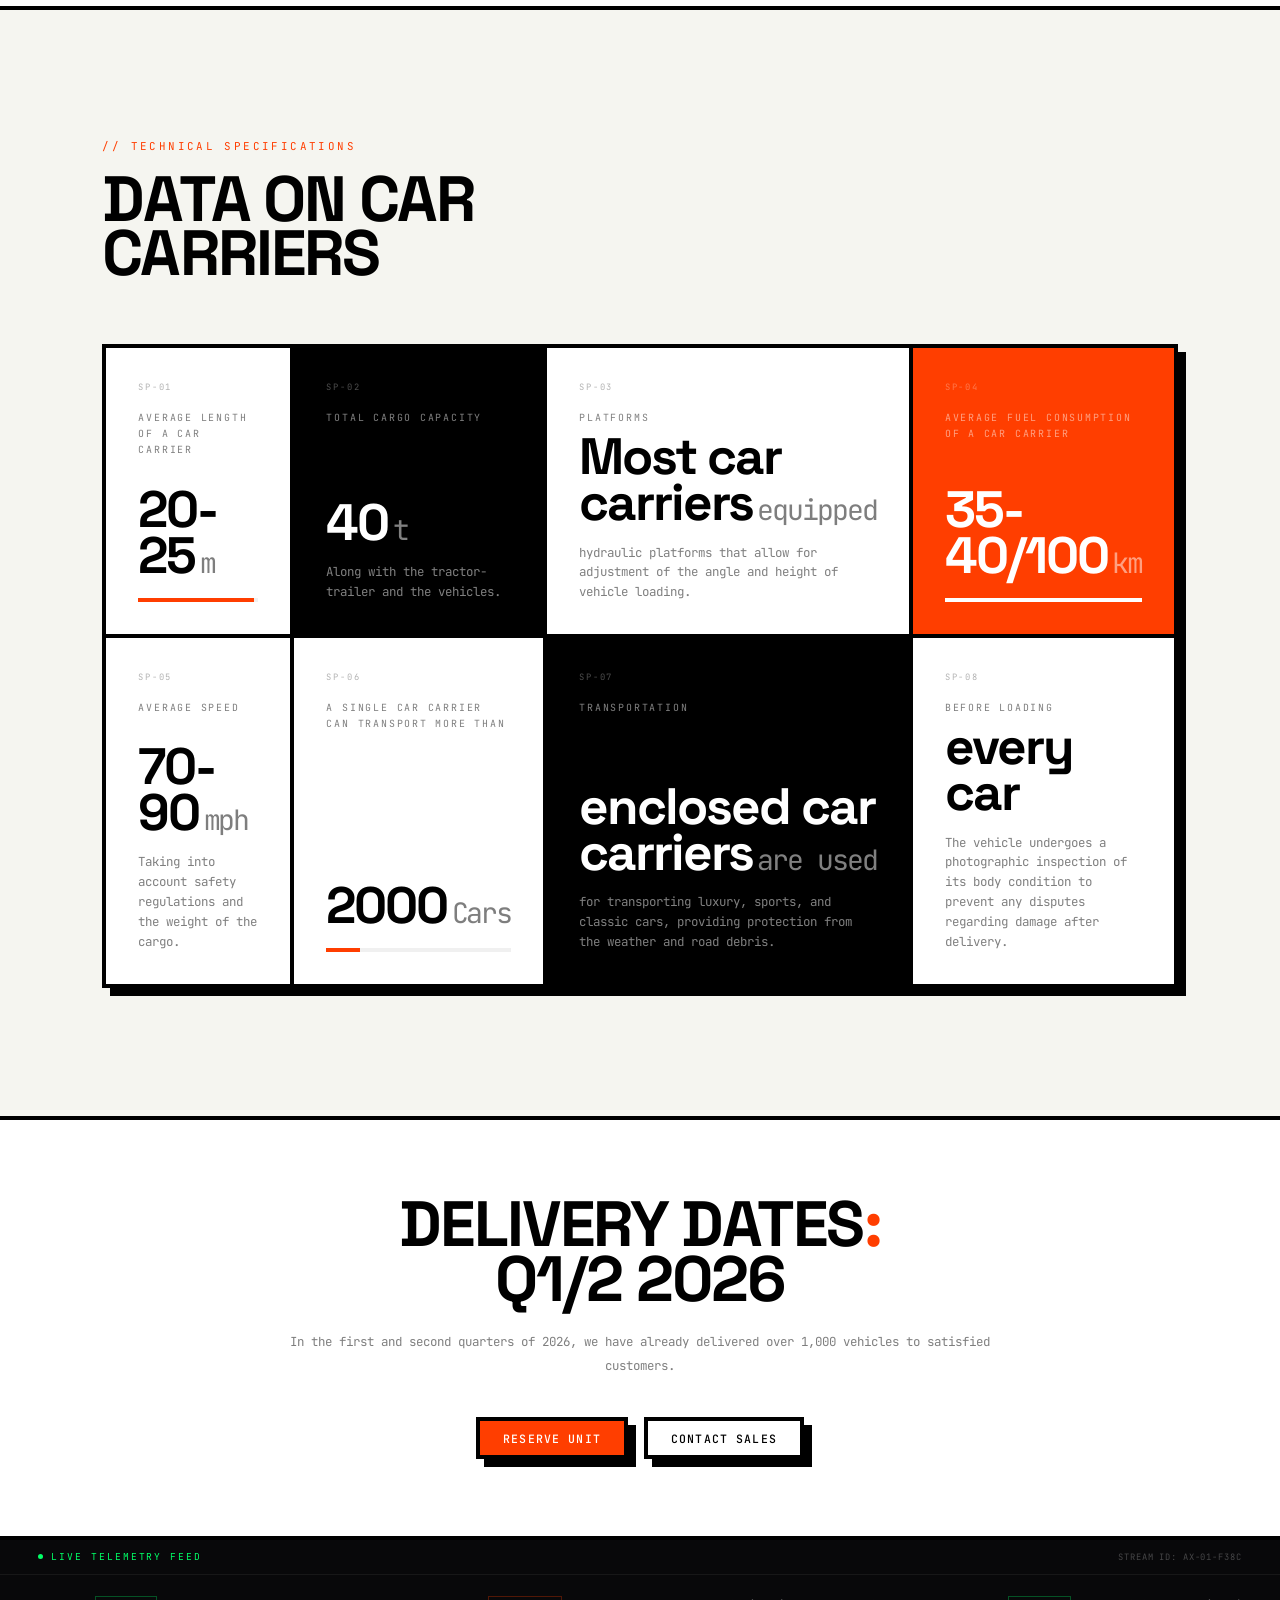
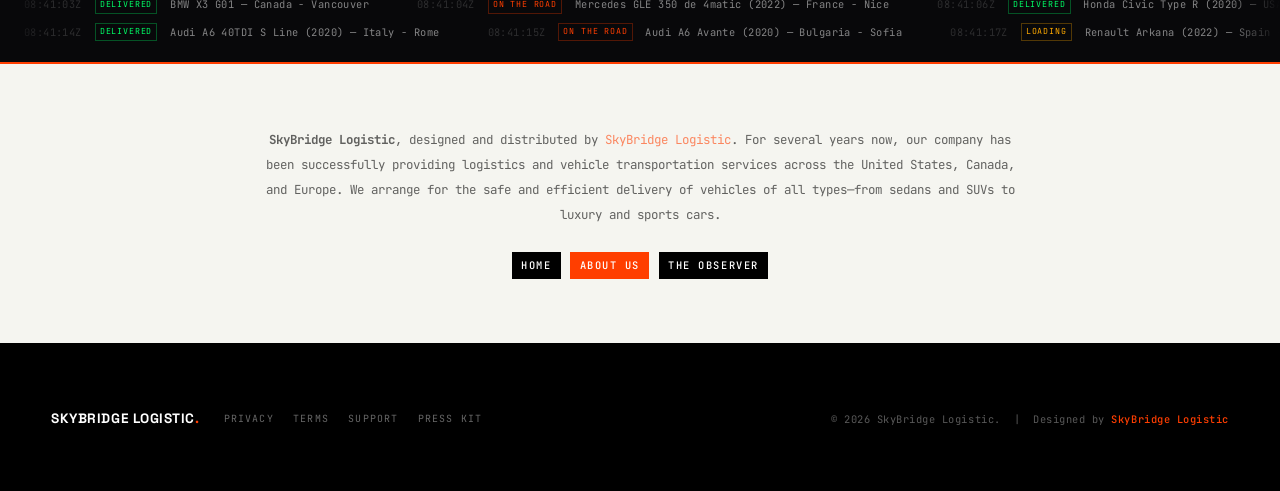
==== commit 8a6e4672: "Update about-us.html" ====
--- a/about-us.html
+++ b/about-us.html
@@ -165,7 +165,7 @@
     <div class="footer__inner">
         <div class="footer__left">
             <span class="footer__logo font-display">SkyBridge Logistic<span class="accent">.</span></span>
-            <div class="footer__links"><a href="/main/SkyBridge_Logistics_Privacy_Policy.pdf">Privacy</a><a href="#">Terms</a><a href="mailto:skybridge.logistic@gmail.com">Support</a><a href="#">Press Kit</a></div>
+            <div class="footer__links"><a href="/main/SkyBridge_Logistics_Privacy_Policy.pdf">Privacy</a><a href="/main/SkyBridge_Logistics_Terms_and_Conditions.pdf">Terms</a><a href="mailto:skybridge.logistic@gmail.com">Support</a><a href="#">Press Kit</a></div>
         </div>
         <span class="footer__copy">&copy; 2026 SkyBridge Logistic. &nbsp;|&nbsp; Designed by <a href="" target="_blank" rel="nofollow noopener">SkyBridge Logistic</a></span>
     </div>
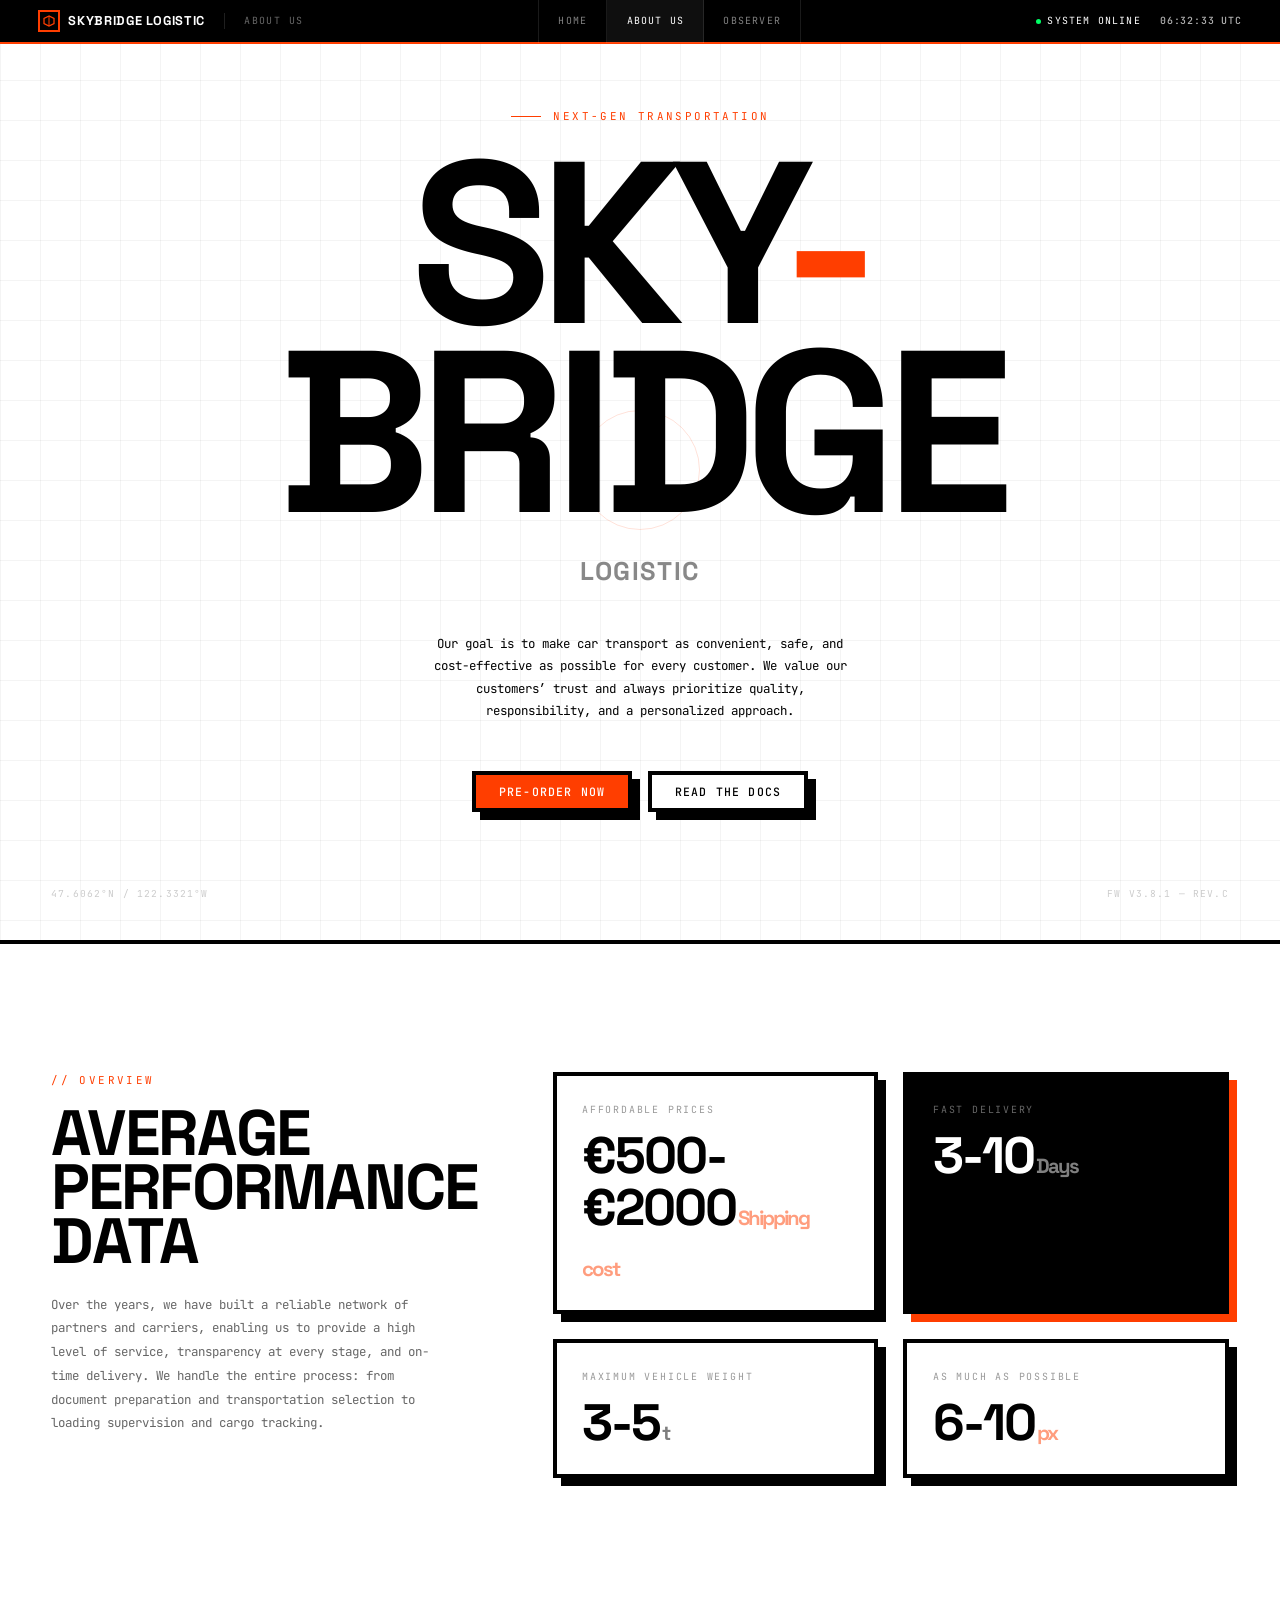
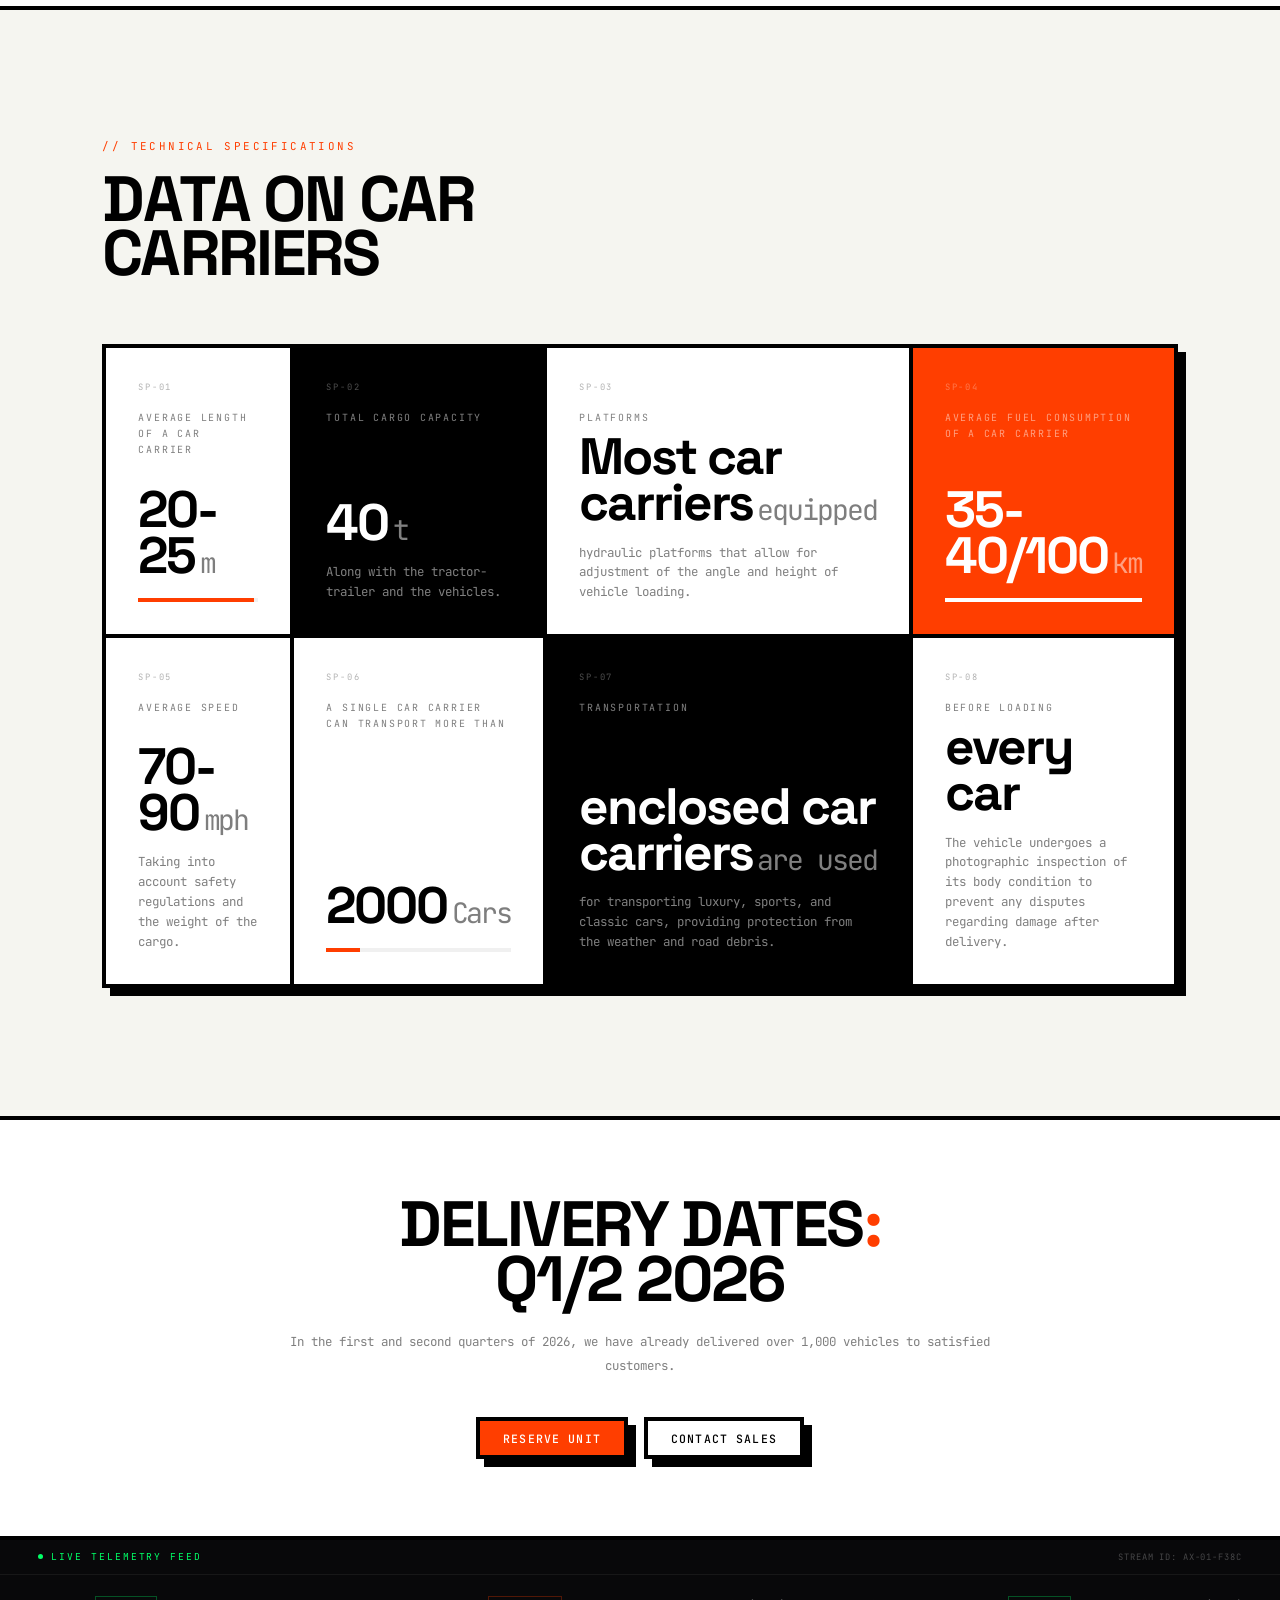
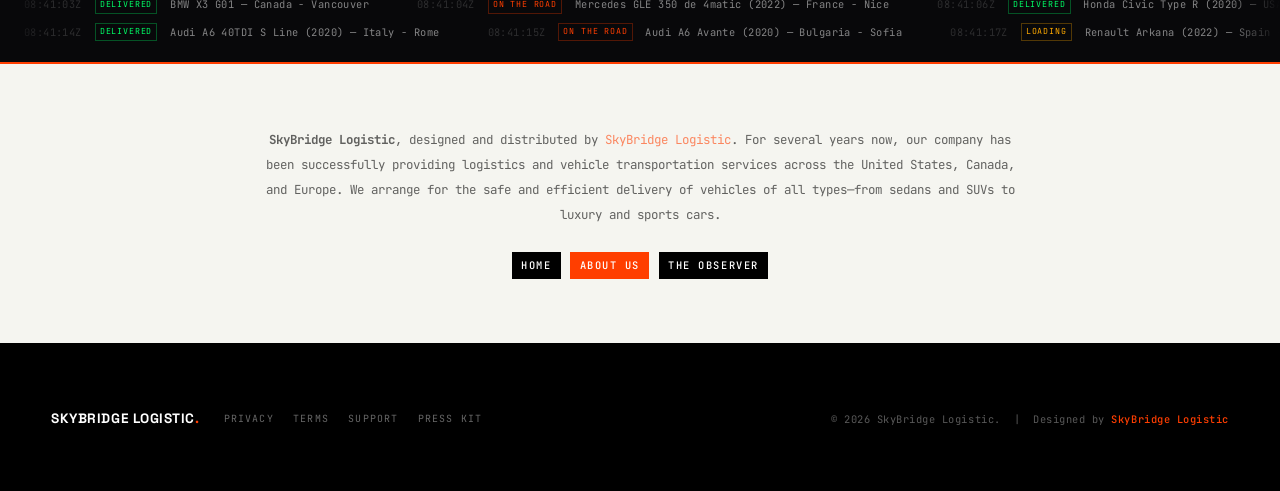
==== commit 23b04186: "Update about-us.html" ====
--- a/about-us.html
+++ b/about-us.html
@@ -165,7 +165,7 @@
     <div class="footer__inner">
         <div class="footer__left">
             <span class="footer__logo font-display">SkyBridge Logistic<span class="accent">.</span></span>
-            <div class="footer__links"><a href="/main/SkyBridge_Logistics_Privacy_Policy.pdf">Privacy</a><a href="/main/SkyBridge_Logistics_Terms_and_Conditions.pdf">Terms</a><a href="mailto:skybridge.logistic@gmail.com">Support</a><a href="#">Press Kit</a></div>
+            <div class="footer__links"><a href="/main/SkyBridge_Logistics_Privacy_Policy.pdf">Privacy</a><a href="/main/SkyBridge_Logistics_Terms_and_Conditions.pdf">Terms</a><a href="mailto:skybridge.logistic@gmail.com">Support</a><a href="/main/SkyBridge_Logistics_Press_Kit.pdf">Press Kit</a></div>
         </div>
         <span class="footer__copy">&copy; 2026 SkyBridge Logistic. &nbsp;|&nbsp; Designed by <a href="" target="_blank" rel="nofollow noopener">SkyBridge Logistic</a></span>
     </div>
